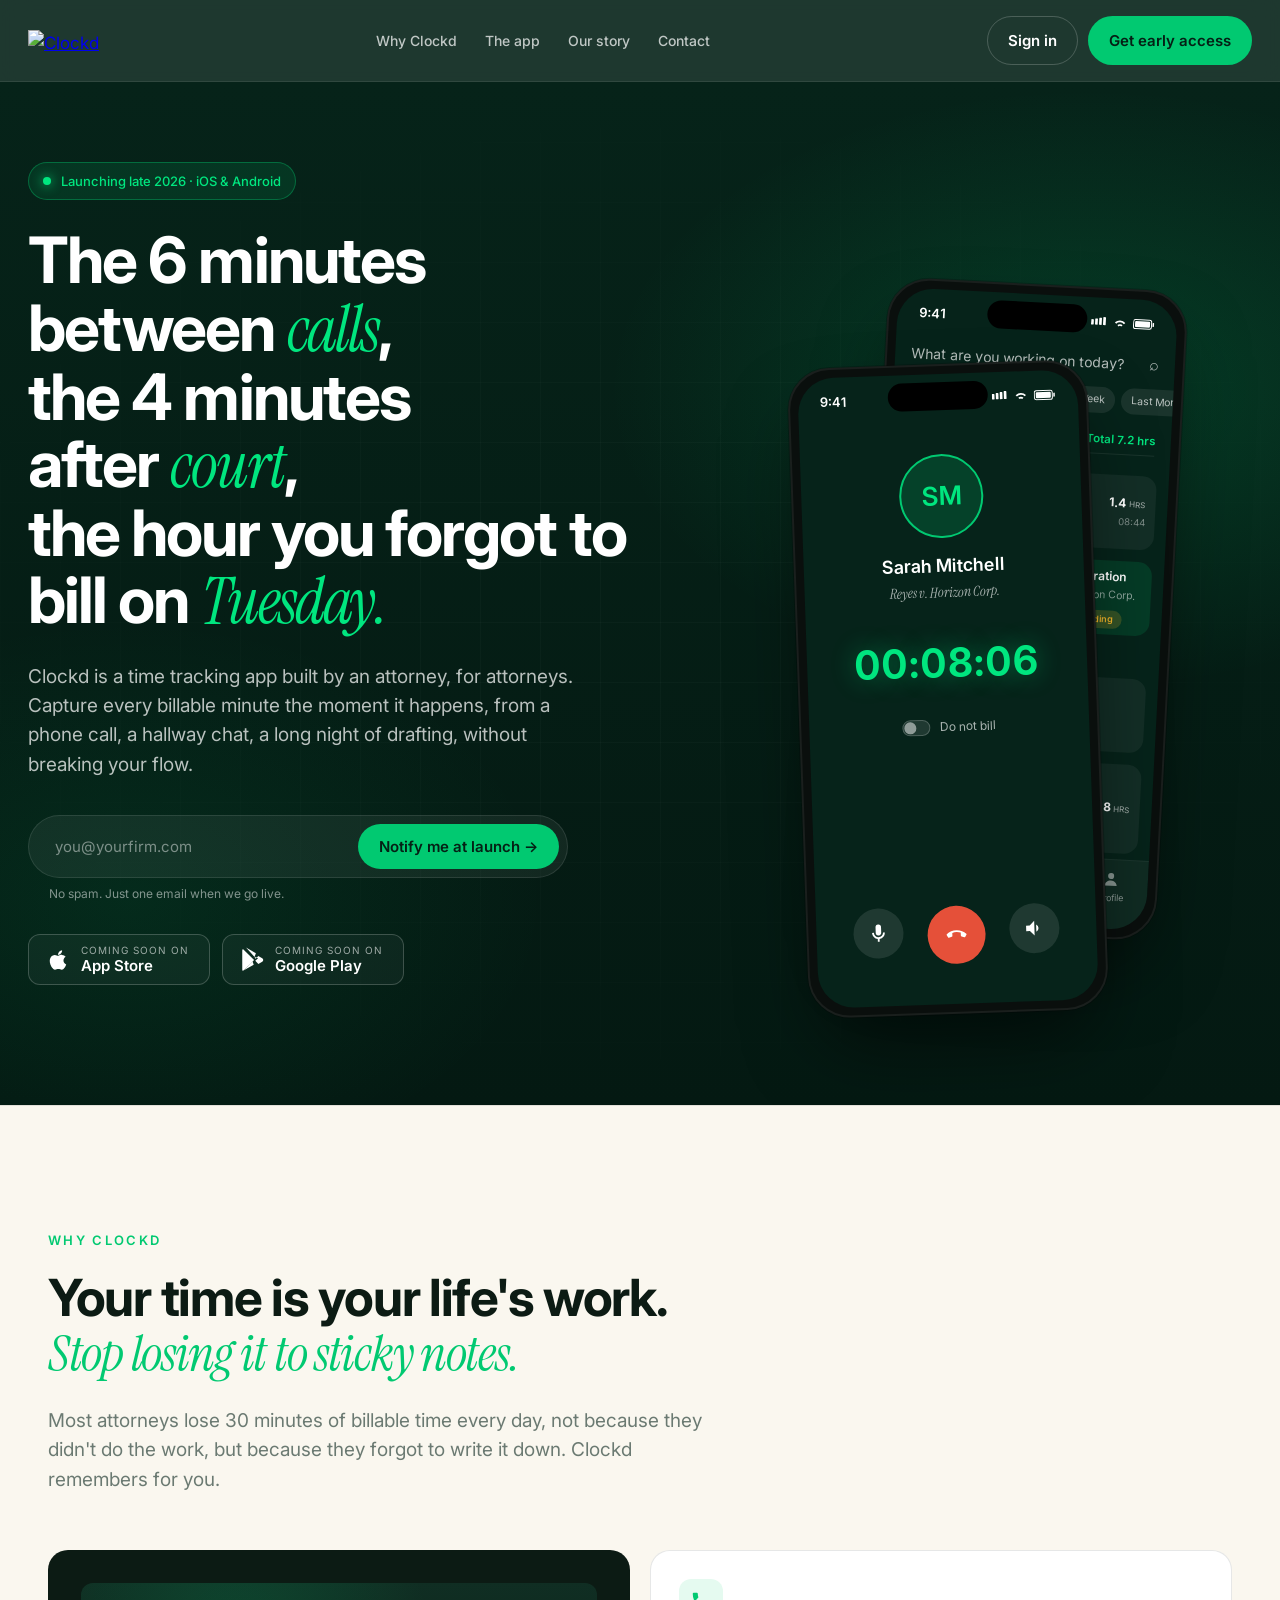
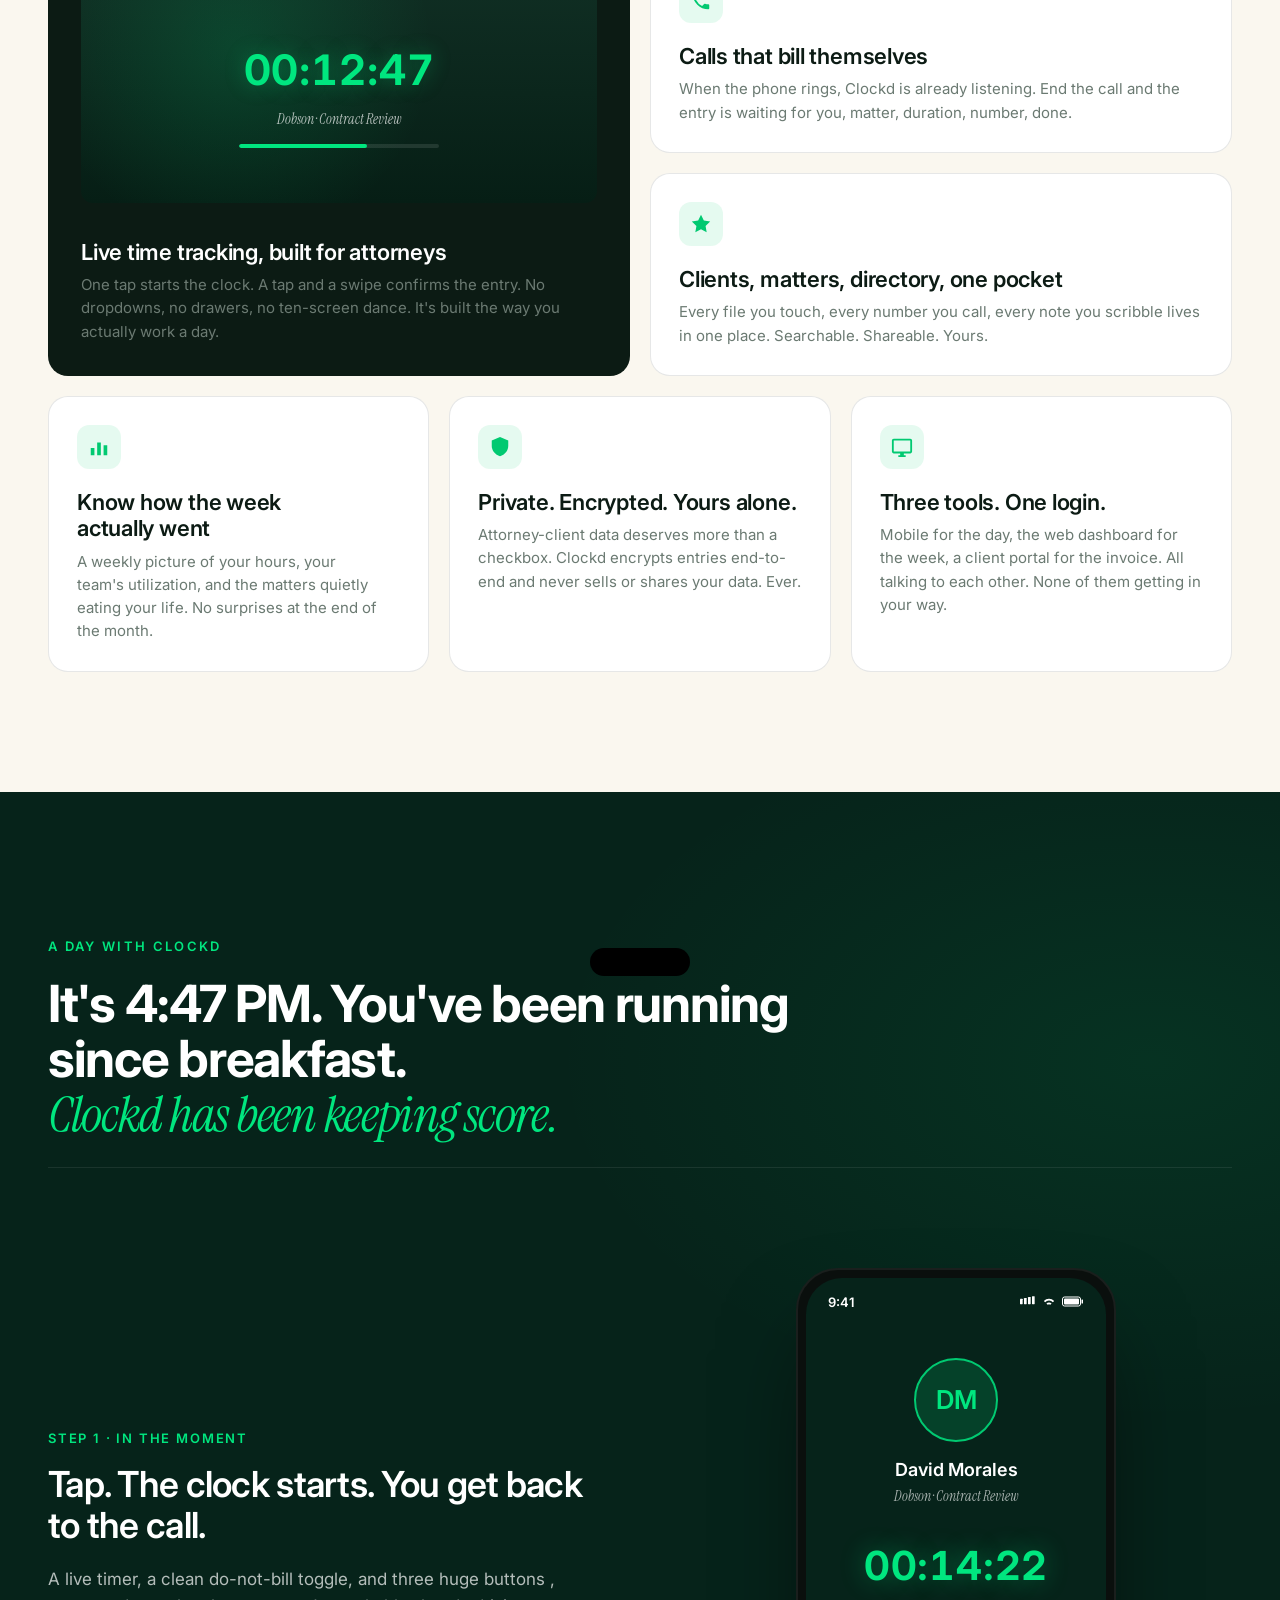
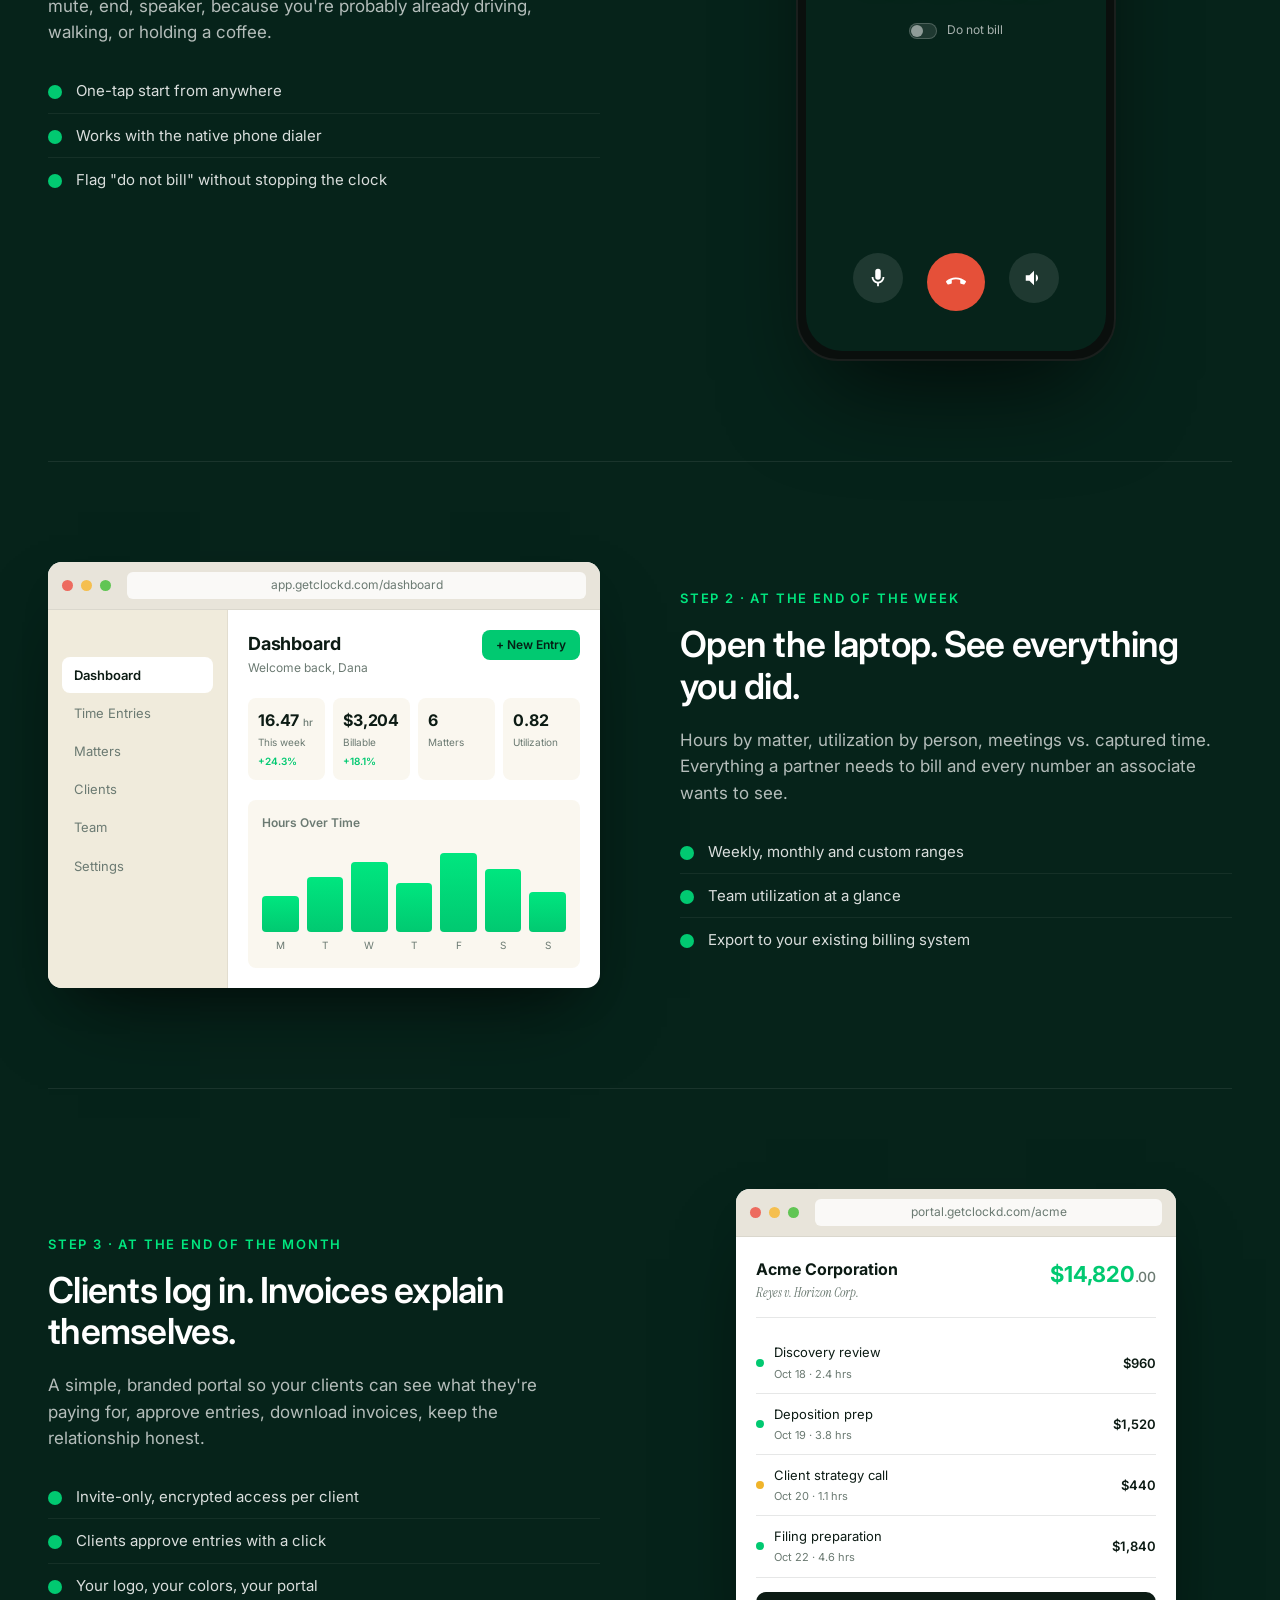
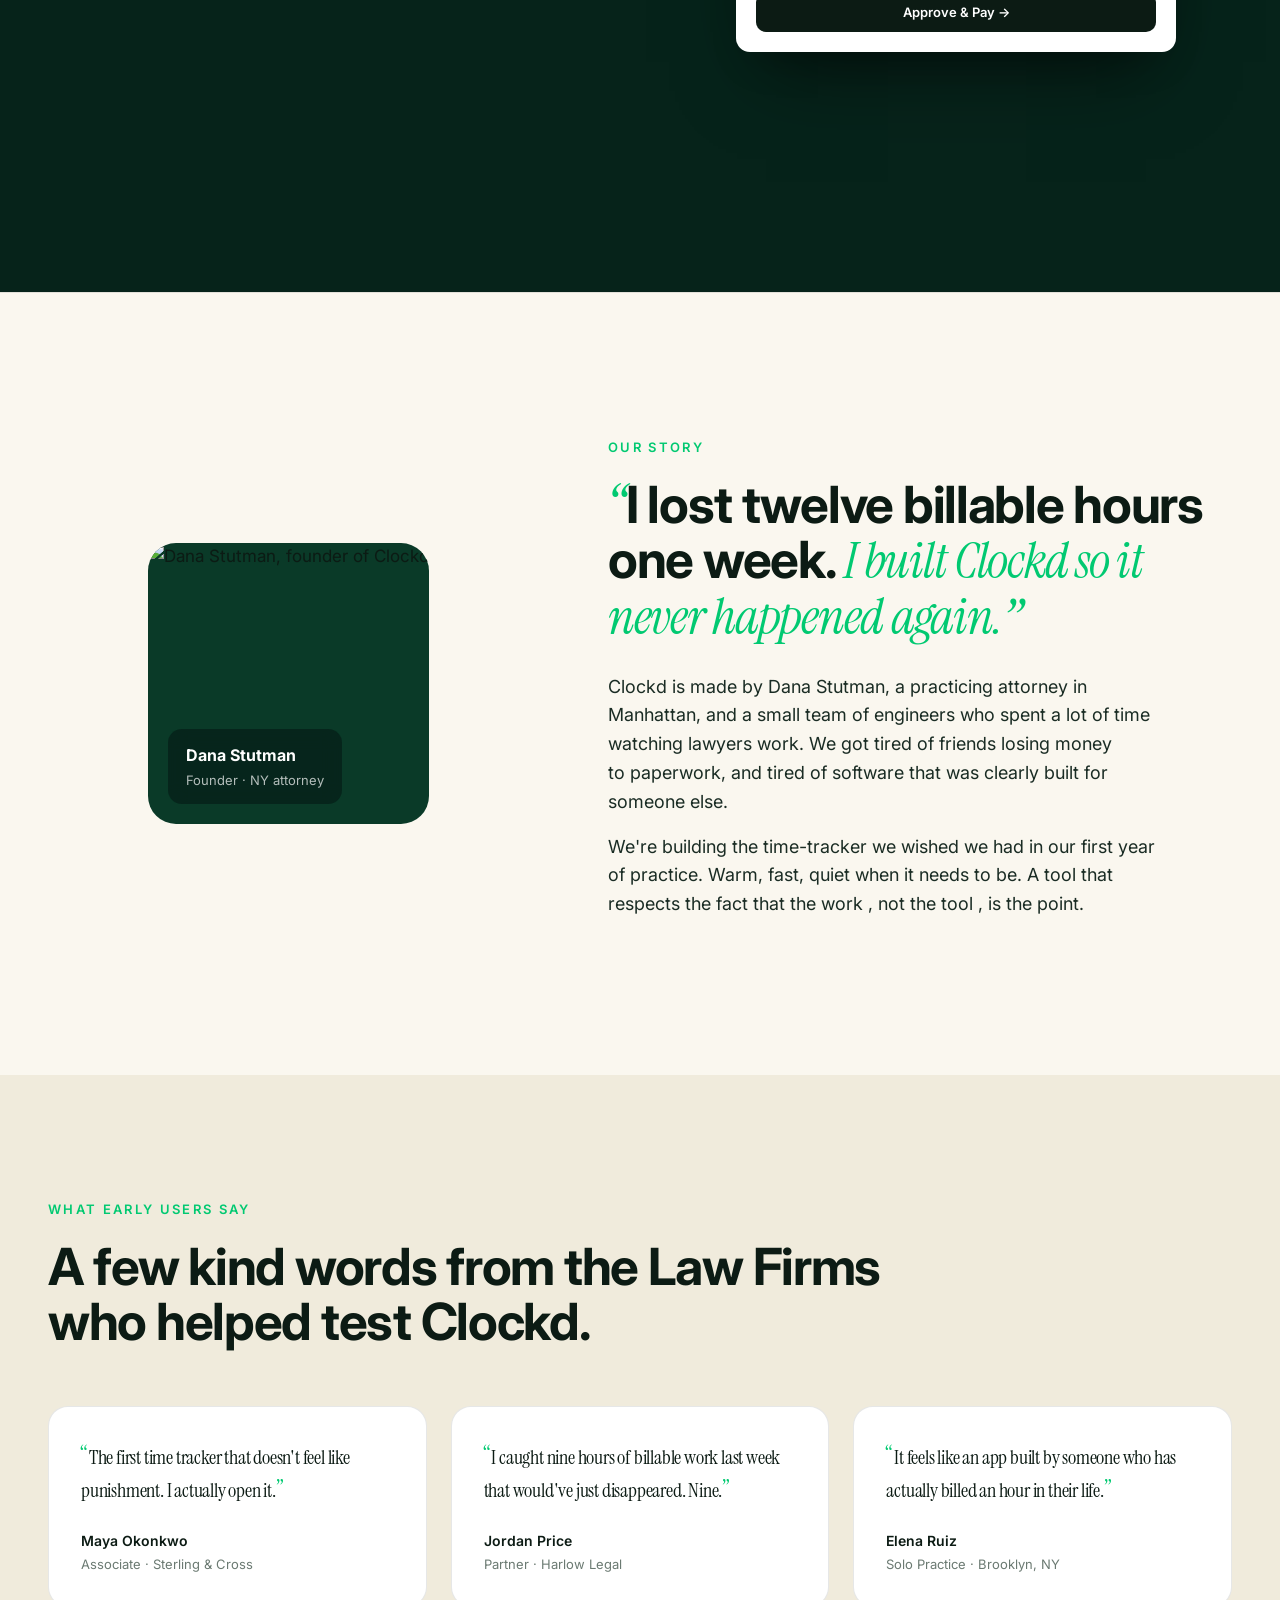
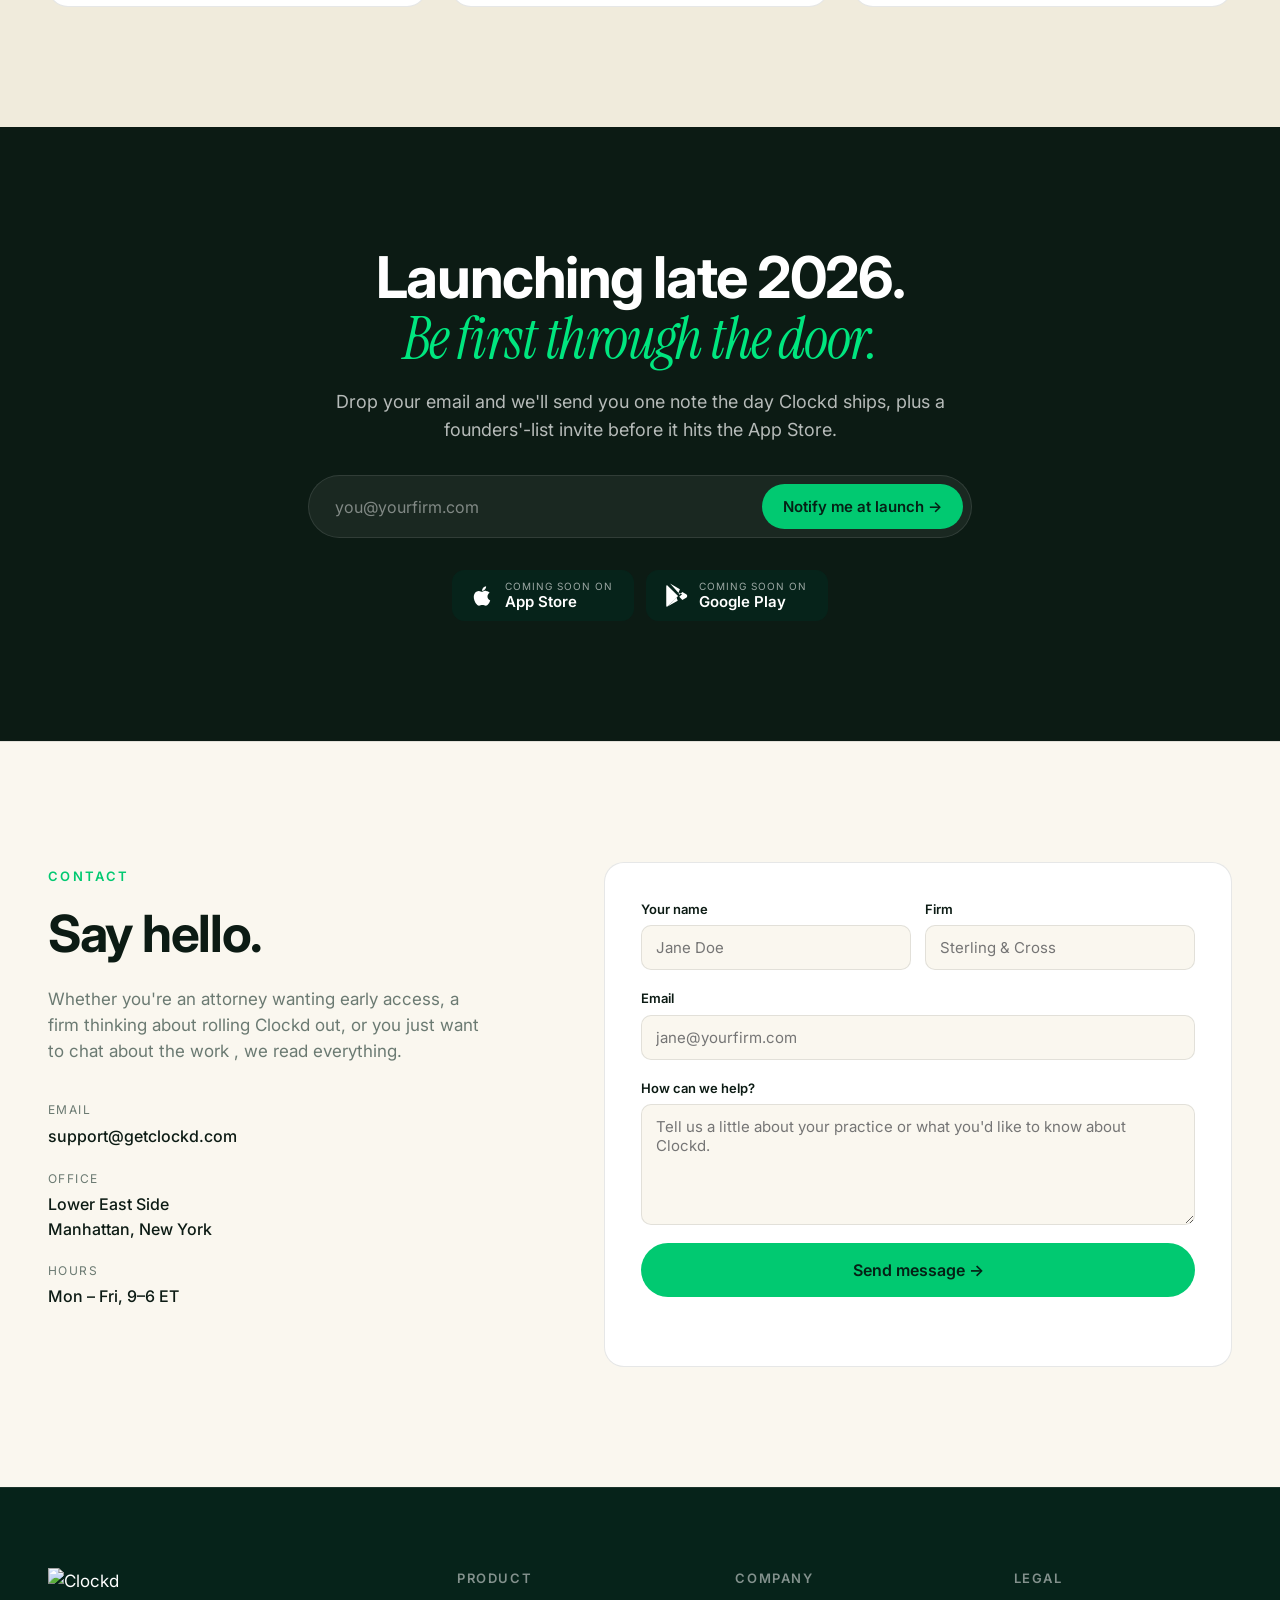
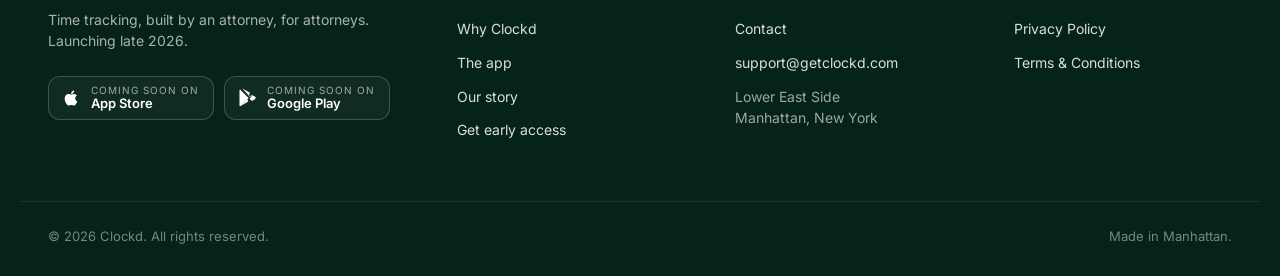
==== index.html @ c36f83ff "Add files via upload" ====
<!doctype html>
<html lang="en">
<head>
<meta charset="utf-8" />
<meta name="viewport" content="width=device-width, initial-scale=1" />
<title>Clockd, Time tracking built for attorneys</title>
<meta name="description" content="Clockd is a time tracking app built by an attorney, for attorneys. Track billable hours, manage matters, and run your practice from your pocket. Launching late 2026." />
<link rel="icon" href="assets/clockd-logo-green.png" />
<link rel="preconnect" href="https://fonts.googleapis.com" />
<link rel="preconnect" href="https://fonts.gstatic.com" crossorigin />
<link href="https://fonts.googleapis.com/css2?family=Instrument+Serif:ital@0;1&family=Inter:wght@400;500;600;700;800&display=swap" rel="stylesheet" />
<link rel="stylesheet" href="styles.css?v=4" />
</head>
<body>

<!-- ========== NAV ========== -->
<header class="nav" id="site-nav">
  <div class="nav-inner">
    <a href="#top" class="nav-logo" aria-label="Clockd home">
      <img src="assets/clockd-logo-green.png" alt="Clockd" />
    </a>
    <nav class="nav-links" aria-label="Primary">
      <a href="#why">Why Clockd</a>
      <a href="#product">The app</a>
      <a href="#story">Our story</a>
      <a href="#contact">Contact</a>
    </nav>
    <div class="nav-cta">
      <a href="#notify" class="btn btn-ghost">Sign in</a>
      <a href="#notify" class="btn btn-primary">Get early access</a>
    </div>
    <button class="nav-burger" aria-label="Open menu" aria-expanded="false" aria-controls="mobile-menu">
      <span></span><span></span><span></span>
    </button>
  </div>
  <div class="mobile-menu" id="mobile-menu" hidden>
    <a href="#why">Why Clockd</a>
    <a href="#product">The app</a>
    <a href="#story">Our story</a>
    <a href="#contact">Contact</a>
    <a href="#notify" class="btn btn-primary">Get early access</a>
  </div>
</header>

<!-- ========== HERO ========== -->
<section class="hero" id="top">
  <div class="hero-bg" aria-hidden="true"></div>
  <div class="hero-inner">
    <div class="hero-copy">
      <div class="pill">
        <span class="pill-dot"></span>
        Launching late 2026 · iOS &amp; Android
      </div>
      <h1>
        The 6&nbsp;minutes between <em>calls</em>,
        <br class="desk-only" />
        the 4&nbsp;minutes after <em>court</em>,
        <br class="desk-only" />
        the hour you forgot to bill on <em>Tuesday.</em>
      </h1>
      <p class="hero-sub">
        Clockd is a time tracking app built by an attorney, for attorneys.
        Capture every billable minute the moment it happens, from a phone call,
        a hallway chat, a long night of drafting, without breaking your flow.
      </p>

      <form class="notify" id="notify" onsubmit="return handleNotify(event)">
        <label class="sr-only" for="notify-email">Email address</label>
        <input type="email" id="notify-email" name="email" required placeholder="you@yourfirm.com" autocomplete="email" />
        <button type="submit" class="btn btn-primary">Notify me at launch →</button>
        <div class="notify-note" id="notify-note">No spam. Just one email when we go live.</div>
      </form>

      <div class="store-badges">
        <a href="#notify" class="store-badge" aria-label="Coming soon to the App Store">
          <svg viewBox="0 0 24 24" aria-hidden="true"><path fill="currentColor" d="M17.05 20.28c-.98.95-2.05.8-3.08.35-1.09-.46-2.09-.48-3.24 0-1.44.62-2.2.44-3.06-.35C2.79 15.25 3.51 7.59 9.05 7.31c1.35.07 2.29.74 3.08.8 1.18-.24 2.31-.93 3.57-.84 1.51.12 2.65.72 3.4 1.8-3.12 1.87-2.38 5.98.48 7.13-.57 1.5-1.31 2.99-2.54 4.09zM12.03 7.25c-.15-2.23 1.66-4.07 3.74-4.25.29 2.58-2.34 4.5-3.74 4.25z"/></svg>
          <div class="store-badge-text">
            <span class="tiny">Coming soon on</span>
            <span class="big">App Store</span>
          </div>
        </a>
        <a href="#notify" class="store-badge" aria-label="Coming soon to Google Play">
          <svg viewBox="0 0 24 24" aria-hidden="true"><path fill="currentColor" d="M3.61 1.81a2 2 0 0 0-.61 1.45v17.48a2 2 0 0 0 .61 1.45l10.34-10.19L3.61 1.81zm11.4 9.24l2.83-2.79 3.6 2.06c1.24.71 1.24 2.5 0 3.21l-3.6 2.06-2.83-2.79 2.56-2.52-2.56-1.23zm-1.42 1.4L4.5 21.48l9.09-5.2-1-2.72 1-1.11zm0-2.9 1-1.11 1-2.72-9.09-5.2 8.09 9.03z"/></svg>
          <div class="store-badge-text">
            <span class="tiny">Coming soon on</span>
            <span class="big">Google Play</span>
          </div>
        </a>
      </div>
    </div>

    <div class="hero-phones" aria-hidden="true">
      <!-- Back phone: Activity list -->
      <div class="phone phone-back">
        <div class="phone-screen">
          <div class="sbar">
            <span class="sbar-time">9:41</span>
            <span class="sbar-right">
              <svg viewBox="0 0 18 12"><rect x="0" y="3" width="3" height="6" rx=".5"/><rect x="4.5" y="2" width="3" height="7" rx=".5"/><rect x="9" y="1" width="3" height="8" rx=".5"/><rect x="13.5" y="0" width="3" height="9" rx=".5"/></svg>
              <svg viewBox="0 0 16 12"><path d="M8 3a8 8 0 0 1 5.66 2.34l-1.41 1.42a6 6 0 0 0-8.48 0L2.34 5.34A8 8 0 0 1 8 3zm0 4a4 4 0 0 1 2.83 1.17l-1.41 1.42a2 2 0 0 0-2.84 0l-1.41-1.42A4 4 0 0 1 8 7z"/></svg>
              <svg viewBox="0 0 22 10"><rect x="0.5" y="0.5" width="18" height="9" rx="2" fill="none" stroke="currentColor"/><rect x="19.5" y="3" width="1.5" height="4" rx=".5"/><rect x="2" y="2" width="15" height="6" rx="1"/></svg>
            </span>
          </div>
          <div class="p-head">
            <div class="p-head-top">
              <span class="p-hello">What are you working on today?</span>
              <span class="p-search">⌕</span>
            </div>
            <div class="p-tabs">
              <span>Today</span>
              <span class="on">This Week</span>
              <span>Last Week</span>
              <span>Last Month</span>
            </div>
            <div class="p-date-row">
              <span>Today, Oct 23</span>
              <span class="p-total">Total 7.2 hrs</span>
            </div>
          </div>

          <div class="entry">
            <div class="entry-icon"><svg viewBox="0 0 24 24"><path fill="currentColor" d="M12 3C7.03 3 3 7.03 3 12s4.03 9 9 9 9-4.03 9-9-4.03-9-9-9zm0 4a2.5 2.5 0 0 1 2.5 2.5A2.5 2.5 0 0 1 12 12a2.5 2.5 0 0 1-2.5-2.5A2.5 2.5 0 0 1 12 7zm0 12c-2.5 0-4.71-1.28-6-3.22.03-1.99 4-3.08 6-3.08s5.97 1.09 6 3.08C16.71 17.72 14.5 19 12 19z"/></svg></div>
            <div class="entry-body">
              <div class="entry-title">Acme Corporation</div>
              <div class="entry-sub">Reyes v. Horizon Corp.</div>
              <div class="entry-tags">
                <span class="tag">Billable</span>
                <span class="tag tag-amber">Pending</span>
              </div>
            </div>
            <div class="entry-right">
              <div class="entry-hrs">1.4 <small>HRS</small></div>
              <div class="entry-time">08:44</div>
            </div>
          </div>

          <div class="entry entry-swipe">
            <div class="swipe-confirm">
              <svg viewBox="0 0 24 24"><path fill="none" stroke="currentColor" stroke-width="3" stroke-linecap="round" stroke-linejoin="round" d="M4 12l5 5L20 6"/></svg>
              Confirm
            </div>
            <div class="entry-body">
              <div class="entry-title">Acme Corporation</div>
              <div class="entry-sub">Reyes v. Horizon Corp.</div>
              <div class="entry-tags">
                <span class="tag">Billable</span>
                <span class="tag tag-amber">Pending</span>
              </div>
            </div>
          </div>

          <div class="date-divider">Yesterday, Oct 22</div>

          <div class="entry">
            <div class="entry-icon entry-icon-phone"><svg viewBox="0 0 24 24"><path fill="currentColor" d="M20 15.5c-1.25 0-2.45-.2-3.57-.57a1 1 0 0 0-1.02.24l-2.2 2.2a15.05 15.05 0 0 1-6.59-6.58l2.2-2.21a1 1 0 0 0 .25-1.02A11.36 11.36 0 0 1 8.5 4a1 1 0 0 0-1-1H4a1 1 0 0 0-1 1 17 17 0 0 0 17 17 1 1 0 0 0 1-1v-3.5a1 1 0 0 0-1-1z"/></svg></div>
            <div class="entry-body">
              <div class="entry-title">+44 7700 900123</div>
              <div class="entry-sub">Reyes v. Horizon Corp.</div>
              <div class="entry-tags">
                <span class="tag">Billable</span>
                <span class="tag tag-gray">Unassigned</span>
              </div>
            </div>
          </div>

          <div class="entry">
            <div class="entry-icon entry-icon-matter"><svg viewBox="0 0 24 24"><path fill="currentColor" d="M10 4H4a2 2 0 0 0-2 2v12a2 2 0 0 0 2 2h16a2 2 0 0 0 2-2V8a2 2 0 0 0-2-2h-8l-2-2z"/></svg></div>
            <div class="entry-body">
              <div class="entry-title">Stark Industries</div>
              <div class="entry-sub">Patent Litigation · Disposition Prep</div>
              <div class="entry-tags">
                <span class="tag">Billable</span>
                <span class="tag tag-green">Confirmed</span>
              </div>
            </div>
            <div class="entry-right">
              <div class="entry-hrs">3.8 <small>HRS</small></div>
            </div>
          </div>

          <!-- bottom nav -->
          <div class="p-nav">
            <div class="p-nav-item on">
              <svg viewBox="0 0 24 24"><circle cx="12" cy="12" r="3" fill="currentColor"/><circle cx="12" cy="12" r="8" fill="none" stroke="currentColor" stroke-width="2"/></svg>
              <span>Activities</span>
            </div>
            <div class="p-nav-item">
              <svg viewBox="0 0 24 24"><path fill="currentColor" d="M4 5h16v2H4zm0 6h16v2H4zm0 6h16v2H4z"/></svg>
              <span>Directory</span>
            </div>
            <div class="p-nav-item p-nav-fab" aria-hidden="true">
              <svg viewBox="0 0 24 24"><path fill="currentColor" d="M11 5h2v14h-2zM5 11h14v2H5z"/></svg>
            </div>
            <div class="p-nav-item">
              <svg viewBox="0 0 24 24"><circle cx="12" cy="8" r="4" fill="currentColor"/><path fill="currentColor" d="M4 21c0-4 4-7 8-7s8 3 8 7"/></svg>
              <span>Profile</span>
            </div>
          </div>
        </div>
      </div>

      <!-- Front phone: live timer -->
      <div class="phone phone-front">
        <div class="phone-screen phone-screen-timer">
          <div class="sbar sbar-light">
            <span class="sbar-time">9:41</span>
            <span class="sbar-right">
              <svg viewBox="0 0 18 12"><rect x="0" y="3" width="3" height="6" rx=".5"/><rect x="4.5" y="2" width="3" height="7" rx=".5"/><rect x="9" y="1" width="3" height="8" rx=".5"/><rect x="13.5" y="0" width="3" height="9" rx=".5"/></svg>
              <svg viewBox="0 0 16 12"><path d="M8 3a8 8 0 0 1 5.66 2.34l-1.41 1.42a6 6 0 0 0-8.48 0L2.34 5.34A8 8 0 0 1 8 3zm0 4a4 4 0 0 1 2.83 1.17l-1.41 1.42a2 2 0 0 0-2.84 0l-1.41-1.42A4 4 0 0 1 8 7z"/></svg>
              <svg viewBox="0 0 22 10"><rect x="0.5" y="0.5" width="18" height="9" rx="2" fill="none" stroke="currentColor"/><rect x="19.5" y="3" width="1.5" height="4" rx=".5"/><rect x="2" y="2" width="15" height="6" rx="1"/></svg>
            </span>
          </div>
          <div class="timer-wrap">
            <div class="avatar-lg">SM</div>
            <div class="timer-name">Sarah Mitchell</div>
            <div class="timer-matter">Reyes v. Horizon Corp.</div>
            <div class="timer-count" id="live-timer">00:08:04</div>
            <label class="timer-toggle">
              <span class="switch"><span></span></span>
              Do not bill
            </label>
          </div>
          <div class="call-controls">
            <button class="call-btn call-mute" aria-label="Mute">
              <svg viewBox="0 0 24 24"><path fill="currentColor" d="M12 14a3 3 0 0 0 3-3V5a3 3 0 0 0-6 0v6a3 3 0 0 0 3 3zm5-3a5 5 0 0 1-10 0H5a7 7 0 0 0 6 6.92V21h2v-3.08A7 7 0 0 0 19 11h-2z"/></svg>
            </button>
            <button class="call-btn call-end" aria-label="End">
              <svg viewBox="0 0 24 24"><path fill="currentColor" d="M12 9c-1.6 0-3.15.25-4.6.72V13a1 1 0 0 1-.75.97L3.6 14.8A1 1 0 0 1 2.4 14l-1.1-1.84a1 1 0 0 1 .05-1.12A14.96 14.96 0 0 1 12 7c4.14 0 7.94 1.68 10.65 4.04.34.3.39.81.05 1.12L21.6 14a1 1 0 0 1-1.2.8l-3.05-.83a1 1 0 0 1-.75-.97V9.72A15.2 15.2 0 0 0 12 9z"/></svg>
            </button>
            <button class="call-btn call-speaker" aria-label="Speaker">
              <svg viewBox="0 0 24 24"><path fill="currentColor" d="M3 9v6h4l5 5V4L7 9H3zm13.5 3A4.5 4.5 0 0 0 14 8v8a4.5 4.5 0 0 0 2.5-4z"/></svg>
            </button>
          </div>
        </div>
      </div>
    </div>
  </div>
</section>

<!-- ========== WHY CLOCKD ========== -->
<section class="why" id="why">
  <div class="section-inner">
    <div class="eyebrow">Why Clockd</div>
    <h2 class="h2">
      Your time is your life's work. <br />
      <span class="h2-em">Stop losing it to sticky notes.</span>
    </h2>
    <p class="section-sub">
      Most attorneys lose 30 minutes of billable time every day, not because they
      didn't do the work, but because they forgot to write it down. Clockd remembers
      for you.
    </p>

    <div class="why-grid">
      <article class="why-card why-card-hero">
        <div class="why-card-art">
          <div class="mini-timer">
            <div class="mini-timer-time">00:12:47</div>
            <div class="mini-timer-matter">Dobson · Contract Review</div>
            <div class="mini-timer-bar"><div></div></div>
          </div>
        </div>
        <h3>Live time tracking, built for attorneys</h3>
        <p>
          One tap starts the clock. A tap and a swipe confirms the entry.
          No dropdowns, no drawers, no ten-screen dance. It's built the way
          you actually work a day.
        </p>
      </article>

      <article class="why-card">
        <div class="why-icon"><svg viewBox="0 0 24 24"><path fill="currentColor" d="M20 15.5c-1.25 0-2.45-.2-3.57-.57a1 1 0 0 0-1.02.24l-2.2 2.2a15.05 15.05 0 0 1-6.59-6.58l2.2-2.21a1 1 0 0 0 .25-1.02A11.36 11.36 0 0 1 8.5 4a1 1 0 0 0-1-1H4a1 1 0 0 0-1 1 17 17 0 0 0 17 17 1 1 0 0 0 1-1v-3.5a1 1 0 0 0-1-1z"/></svg></div>
        <h3>Calls that bill themselves</h3>
        <p>
          When the phone rings, Clockd is already listening. End the call
          and the entry is waiting for you, matter, duration, number, done.
        </p>
      </article>

      <article class="why-card">
        <div class="why-icon"><svg viewBox="0 0 24 24"><path fill="currentColor" d="M12 2l3.09 6.26L22 9.27l-5 4.87 1.18 6.88L12 17.77l-6.18 3.25L7 14.14 2 9.27l6.91-1.01z"/></svg></div>
        <h3>Clients, matters, directory, one pocket</h3>
        <p>
          Every file you touch, every number you call, every note you scribble
          lives in one place. Searchable. Shareable. Yours.
        </p>
      </article>

      <article class="why-card">
        <div class="why-icon"><svg viewBox="0 0 24 24"><path fill="currentColor" d="M3 13h4v8H3zm7-6h4v14h-4zm7 3h4v11h-4z"/></svg></div>
        <h3>Know how the week actually went</h3>
        <p>
          A weekly picture of your hours, your team's utilization, and the
          matters quietly eating your life. No surprises at the end of the month.
        </p>
      </article>

      <article class="why-card">
        <div class="why-icon"><svg viewBox="0 0 24 24"><path fill="currentColor" d="M12 1l9 4v6c0 5-3.8 9.7-9 11-5.2-1.3-9-6-9-11V5l9-4z"/></svg></div>
        <h3>Private. Encrypted. Yours alone.</h3>
        <p>
          Attorney-client data deserves more than a checkbox. Clockd encrypts
          entries end-to-end and never sells or shares your data. Ever.
        </p>
      </article>

      <article class="why-card">
        <div class="why-icon"><svg viewBox="0 0 24 24"><path fill="currentColor" d="M21 3H3c-1 0-2 .9-2 2v12c0 1.1 1 2 2 2h7v2H8v2h8v-2h-2v-2h7c1 0 2-.9 2-2V5c0-1.1-1-2-2-2zm0 14H3V5h18v12z"/></svg></div>
        <h3>Three tools. One login.</h3>
        <p>
          Mobile for the day, the web dashboard for the week, a client portal
          for the invoice. All talking to each other. None of them getting in your way.
        </p>
      </article>
    </div>
  </div>
</section>

<!-- ========== PRODUCT SHOWCASE ========== -->
<section class="product" id="product">
  <div class="section-inner">
    <div class="eyebrow eyebrow-light">A day with Clockd</div>
    <h2 class="h2 h2-light">
      It's 4:47 PM. You've been running since breakfast. <br />
      <span class="h2-em">Clockd has been keeping score.</span>
    </h2>

    <!-- Feature row 1: live timer -->
    <div class="showcase">
      <div class="showcase-copy">
        <div class="step">Step 1 · In the moment</div>
        <h3 class="h3-light">Tap. The clock starts. You get back to the call.</h3>
        <p class="p-light">
          A live timer, a clean do-not-bill toggle, and three huge buttons
         , mute, end, speaker, because you're probably already driving,
          walking, or holding a coffee.
        </p>
        <ul class="feature-list">
          <li>One-tap start from anywhere</li>
          <li>Works with the native phone dialer</li>
          <li>Flag "do not bill" without stopping the clock</li>
        </ul>
      </div>
      <div class="showcase-art">
        <div class="phone phone-standalone">
          <div class="phone-screen phone-screen-timer">
            <div class="sbar sbar-light">
              <span class="sbar-time">9:41</span>
              <span class="sbar-right">
                <svg viewBox="0 0 18 12"><rect x="0" y="3" width="3" height="6" rx=".5"/><rect x="4.5" y="2" width="3" height="7" rx=".5"/><rect x="9" y="1" width="3" height="8" rx=".5"/><rect x="13.5" y="0" width="3" height="9" rx=".5"/></svg>
                <svg viewBox="0 0 16 12"><path d="M8 3a8 8 0 0 1 5.66 2.34l-1.41 1.42a6 6 0 0 0-8.48 0L2.34 5.34A8 8 0 0 1 8 3zm0 4a4 4 0 0 1 2.83 1.17l-1.41 1.42a2 2 0 0 0-2.84 0l-1.41-1.42A4 4 0 0 1 8 7z"/></svg>
                <svg viewBox="0 0 22 10"><rect x="0.5" y="0.5" width="18" height="9" rx="2" fill="none" stroke="currentColor"/><rect x="19.5" y="3" width="1.5" height="4" rx=".5"/><rect x="2" y="2" width="15" height="6" rx="1"/></svg>
              </span>
            </div>
            <div class="timer-wrap">
              <div class="avatar-lg">DM</div>
              <div class="timer-name">David Morales</div>
              <div class="timer-matter">Dobson · Contract Review</div>
              <div class="timer-count">00:14:22</div>
              <label class="timer-toggle"><span class="switch"><span></span></span> Do not bill</label>
            </div>
            <div class="call-controls">
              <button class="call-btn call-mute"><svg viewBox="0 0 24 24"><path fill="currentColor" d="M12 14a3 3 0 0 0 3-3V5a3 3 0 0 0-6 0v6a3 3 0 0 0 3 3zm5-3a5 5 0 0 1-10 0H5a7 7 0 0 0 6 6.92V21h2v-3.08A7 7 0 0 0 19 11h-2z"/></svg></button>
              <button class="call-btn call-end"><svg viewBox="0 0 24 24"><path fill="currentColor" d="M12 9c-1.6 0-3.15.25-4.6.72V13a1 1 0 0 1-.75.97L3.6 14.8A1 1 0 0 1 2.4 14l-1.1-1.84a1 1 0 0 1 .05-1.12A14.96 14.96 0 0 1 12 7c4.14 0 7.94 1.68 10.65 4.04.34.3.39.81.05 1.12L21.6 14a1 1 0 0 1-1.2.8l-3.05-.83a1 1 0 0 1-.75-.97V9.72A15.2 15.2 0 0 0 12 9z"/></svg></button>
              <button class="call-btn call-speaker"><svg viewBox="0 0 24 24"><path fill="currentColor" d="M3 9v6h4l5 5V4L7 9H3zm13.5 3A4.5 4.5 0 0 0 14 8v8a4.5 4.5 0 0 0 2.5-4z"/></svg></button>
            </div>
          </div>
        </div>
      </div>
    </div>

    <!-- Feature row 2: web dashboard -->
    <div class="showcase showcase-reverse">
      <div class="showcase-copy">
        <div class="step">Step 2 · At the end of the week</div>
        <h3 class="h3-light">Open the laptop. See everything you did.</h3>
        <p class="p-light">
          Hours by matter, utilization by person, meetings vs. captured time.
          Everything a partner needs to bill and every number an associate
          wants to see.
        </p>
        <ul class="feature-list">
          <li>Weekly, monthly and custom ranges</li>
          <li>Team utilization at a glance</li>
          <li>Export to your existing billing system</li>
        </ul>
      </div>
      <div class="showcase-art">
        <div class="browser">
          <div class="browser-bar">
            <span class="dot r"></span><span class="dot y"></span><span class="dot g"></span>
            <div class="browser-url">app.getclockd.com/dashboard</div>
          </div>
          <div class="browser-body">
            <div class="dash-side">
              <img src="assets/clockd-logo-green.png" alt="" class="dash-side-logo"/>
              <div class="dash-nav">
                <div class="dash-nav-item on">Dashboard</div>
                <div class="dash-nav-item">Time Entries</div>
                <div class="dash-nav-item">Matters</div>
                <div class="dash-nav-item">Clients</div>
                <div class="dash-nav-item">Team</div>
                <div class="dash-nav-item">Settings</div>
              </div>
            </div>
            <div class="dash-main">
              <div class="dash-top">
                <div>
                  <div class="dash-h">Dashboard</div>
                  <div class="dash-sub">Welcome back, Dana</div>
                </div>
                <div class="dash-new">+ New Entry</div>
              </div>
              <div class="dash-stats">
                <div class="dash-stat"><div class="dash-stat-v">16.47 <small>hr</small></div><div class="dash-stat-k">This week</div><div class="dash-stat-d up">+24.3%</div></div>
                <div class="dash-stat"><div class="dash-stat-v">$3,204</div><div class="dash-stat-k">Billable</div><div class="dash-stat-d up">+18.1%</div></div>
                <div class="dash-stat"><div class="dash-stat-v">6</div><div class="dash-stat-k">Matters</div></div>
                <div class="dash-stat"><div class="dash-stat-v">0.82</div><div class="dash-stat-k">Utilization</div></div>
              </div>
              <div class="dash-chart">
                <div class="chart-title">Hours Over Time</div>
                <div class="chart-bars">
                  <div style="--h:40%"></div><div style="--h:62%"></div>
                  <div style="--h:78%"></div><div style="--h:55%"></div>
                  <div style="--h:88%"></div><div style="--h:70%"></div>
                  <div style="--h:45%"></div>
                </div>
                <div class="chart-x"><span>M</span><span>T</span><span>W</span><span>T</span><span>F</span><span>S</span><span>S</span></div>
              </div>
            </div>
          </div>
        </div>
      </div>
    </div>

    <!-- Feature row 3: client portal -->
    <div class="showcase">
      <div class="showcase-copy">
        <div class="step">Step 3 · At the end of the month</div>
        <h3 class="h3-light">Clients log in. Invoices explain themselves.</h3>
        <p class="p-light">
          A simple, branded portal so your clients can see what they're
          paying for, approve entries, download invoices, keep the
          relationship honest.
        </p>
        <ul class="feature-list">
          <li>Invite-only, encrypted access per client</li>
          <li>Clients approve entries with a click</li>
          <li>Your logo, your colors, your portal</li>
        </ul>
      </div>
      <div class="showcase-art">
        <div class="browser browser-small">
          <div class="browser-bar">
            <span class="dot r"></span><span class="dot y"></span><span class="dot g"></span>
            <div class="browser-url">portal.getclockd.com/acme</div>
          </div>
          <div class="browser-body browser-body-portal">
            <div class="portal-head">
              <div>
                <div class="portal-client">Acme Corporation</div>
                <div class="portal-matter">Reyes v. Horizon Corp.</div>
              </div>
              <div class="portal-tot">$14,820<small>.00</small></div>
            </div>
            <div class="portal-row"><span class="dot-g"></span><div><div>Discovery review</div><small>Oct 18 · 2.4 hrs</small></div><span class="portal-amt">$960</span></div>
            <div class="portal-row"><span class="dot-g"></span><div><div>Deposition prep</div><small>Oct 19 · 3.8 hrs</small></div><span class="portal-amt">$1,520</span></div>
            <div class="portal-row"><span class="dot-y"></span><div><div>Client strategy call</div><small>Oct 20 · 1.1 hrs</small></div><span class="portal-amt">$440</span></div>
            <div class="portal-row"><span class="dot-g"></span><div><div>Filing preparation</div><small>Oct 22 · 4.6 hrs</small></div><span class="portal-amt">$1,840</span></div>
            <button class="portal-btn">Approve &amp; Pay →</button>
          </div>
        </div>
      </div>
    </div>
  </div>
</section>

<!-- ========== FOUNDER STORY ========== -->
<section class="story" id="story">
  <div class="section-inner story-inner">
    <div class="story-photo">
      <img src="assets/dana-stutman.webp" alt="Dana Stutman, founder of Clockd" class="photo-real"/>
      <div class="photo-tag">
        <strong>Dana Stutman</strong>
        <span>Founder · NY attorney</span>
      </div>
    </div>
    <div class="story-copy">
      <div class="eyebrow">Our story</div>
      <h2 class="h2">
        <span class="serif">&ldquo;</span>I lost twelve billable hours one week.
        <span class="h2-em">I built Clockd so it never happened again.</span><span class="serif">&rdquo;</span>
      </h2>
      <p>
        Clockd is made by Dana Stutman, a practicing attorney in Manhattan, and
        a small team of engineers who spent a lot of time watching lawyers work.
        We got tired of friends losing money to paperwork, and tired of software
        that was clearly built for someone else.
      </p>
      <p>
        We're building the time-tracker we wished we had in our first year of
        practice. Warm, fast, quiet when it needs to be. A tool that respects
        the fact that the work , not the tool , is the point.
      </p>
    </div>
  </div>
</section>

<!-- ========== TESTIMONIALS ========== -->
<section class="testimonials">
  <div class="section-inner">
    <div class="eyebrow">What early users say</div>
    <h2 class="h2">A few kind words from the Law Firms who helped test Clockd.</h2>
    <div class="t-grid">
      <figure class="t-card">
        <blockquote>The first time tracker that doesn't feel like punishment. I actually open it.</blockquote>
        <figcaption>
          <div class="t-who">Maya Okonkwo</div>
          <div class="t-firm">Associate · Sterling &amp; Cross</div>
        </figcaption>
      </figure>
      <figure class="t-card">
        <blockquote>I caught nine hours of billable work last week that would've just disappeared. Nine.</blockquote>
        <figcaption>
          <div class="t-who">Jordan Price</div>
          <div class="t-firm">Partner · Harlow Legal</div>
        </figcaption>
      </figure>
      <figure class="t-card">
        <blockquote>It feels like an app built by someone who has actually billed an hour in their life.</blockquote>
        <figcaption>
          <div class="t-who">Elena Ruiz</div>
          <div class="t-firm">Solo Practice · Brooklyn, NY</div>
        </figcaption>
      </figure>
    </div>
  </div>
</section>

<!-- ========== BIG CTA ========== -->
<section class="cta" id="cta">
  <div class="section-inner cta-inner">
    <h2 class="cta-h">
      Launching late 2026. <br/>
      <span class="h2-em">Be first through the door.</span>
    </h2>
    <p>
      Drop your email and we'll send you one note the day Clockd ships, plus
      a founders'-list invite before it hits the App Store.
    </p>
    <form class="notify notify-big" onsubmit="return handleNotify(event)">
      <input type="email" required placeholder="you@yourfirm.com" autocomplete="email"/>
      <button type="submit" class="btn btn-primary">Notify me at launch →</button>
    </form>
    <div class="cta-badges">
      <a href="#notify" class="store-badge store-badge-light">
        <svg viewBox="0 0 24 24"><path fill="currentColor" d="M17.05 20.28c-.98.95-2.05.8-3.08.35-1.09-.46-2.09-.48-3.24 0-1.44.62-2.2.44-3.06-.35C2.79 15.25 3.51 7.59 9.05 7.31c1.35.07 2.29.74 3.08.8 1.18-.24 2.31-.93 3.57-.84 1.51.12 2.65.72 3.4 1.8-3.12 1.87-2.38 5.98.48 7.13-.57 1.5-1.31 2.99-2.54 4.09zM12.03 7.25c-.15-2.23 1.66-4.07 3.74-4.25.29 2.58-2.34 4.5-3.74 4.25z"/></svg>
        <div class="store-badge-text"><span class="tiny">Coming soon on</span><span class="big">App Store</span></div>
      </a>
      <a href="#notify" class="store-badge store-badge-light">
        <svg viewBox="0 0 24 24"><path fill="currentColor" d="M3.61 1.81a2 2 0 0 0-.61 1.45v17.48a2 2 0 0 0 .61 1.45l10.34-10.19L3.61 1.81zm11.4 9.24l2.83-2.79 3.6 2.06c1.24.71 1.24 2.5 0 3.21l-3.6 2.06-2.83-2.79 2.56-2.52-2.56-1.23zm-1.42 1.4L4.5 21.48l9.09-5.2-1-2.72 1-1.11zm0-2.9 1-1.11 1-2.72-9.09-5.2 8.09 9.03z"/></svg>
        <div class="store-badge-text"><span class="tiny">Coming soon on</span><span class="big">Google Play</span></div>
      </a>
    </div>
  </div>
</section>

<!-- ========== CONTACT ========== -->
<section class="contact" id="contact">
  <div class="section-inner contact-inner">
    <div class="contact-copy">
      <div class="eyebrow">Contact</div>
      <h2 class="h2">Say hello.</h2>
      <p>
        Whether you're an attorney wanting early access, a firm thinking
        about rolling Clockd out, or you just want to chat about the work
       , we read everything.
      </p>
      <div class="contact-facts">
        <div>
          <div class="cf-k">Email</div>
          <a class="cf-v" href="mailto:support@getclockd.com">support@getclockd.com</a>
        </div>
        <div>
          <div class="cf-k">Office</div>
          <div class="cf-v">Lower East Side<br/>Manhattan, New York</div>
        </div>
        <div>
          <div class="cf-k">Hours</div>
          <div class="cf-v">Mon – Fri, 9–6 ET</div>
        </div>
      </div>
    </div>
    <form class="contact-form" onsubmit="return handleContact(event)">
      <div class="row">
        <label>
          <span>Your name</span>
          <input type="text" name="name" required placeholder="Jane Doe"/>
        </label>
        <label>
          <span>Firm</span>
          <input type="text" name="firm" placeholder="Sterling &amp; Cross"/>
        </label>
      </div>
      <label>
        <span>Email</span>
        <input type="email" name="email" required placeholder="jane@yourfirm.com"/>
      </label>
      <label>
        <span>How can we help?</span>
        <textarea name="message" rows="5" required placeholder="Tell us a little about your practice or what you'd like to know about Clockd."></textarea>
      </label>
      <button type="submit" class="btn btn-primary btn-lg">Send message →</button>
      <div class="form-note" id="contact-note"></div>
    </form>
  </div>
</section>

<!-- ========== FOOTER ========== -->
<footer class="footer">
  <div class="footer-inner">
    <div class="foot-brand">
      <img src="assets/clockd-logo-green.png" alt="Clockd" class="foot-logo"/>
      <p>Time tracking, built by an attorney, for attorneys.<br/>Launching late 2026.</p>
      <div class="foot-badges">
        <a href="#notify" class="store-badge store-badge-sm">
          <svg viewBox="0 0 24 24"><path fill="currentColor" d="M17.05 20.28c-.98.95-2.05.8-3.08.35-1.09-.46-2.09-.48-3.24 0-1.44.62-2.2.44-3.06-.35C2.79 15.25 3.51 7.59 9.05 7.31c1.35.07 2.29.74 3.08.8 1.18-.24 2.31-.93 3.57-.84 1.51.12 2.65.72 3.4 1.8-3.12 1.87-2.38 5.98.48 7.13-.57 1.5-1.31 2.99-2.54 4.09zM12.03 7.25c-.15-2.23 1.66-4.07 3.74-4.25.29 2.58-2.34 4.5-3.74 4.25z"/></svg>
          <div class="store-badge-text"><span class="tiny">Coming soon on</span><span class="big">App Store</span></div>
        </a>
        <a href="#notify" class="store-badge store-badge-sm">
          <svg viewBox="0 0 24 24"><path fill="currentColor" d="M3.61 1.81a2 2 0 0 0-.61 1.45v17.48a2 2 0 0 0 .61 1.45l10.34-10.19L3.61 1.81zm11.4 9.24l2.83-2.79 3.6 2.06c1.24.71 1.24 2.5 0 3.21l-3.6 2.06-2.83-2.79 2.56-2.52-2.56-1.23zm-1.42 1.4L4.5 21.48l9.09-5.2-1-2.72 1-1.11zm0-2.9 1-1.11 1-2.72-9.09-5.2 8.09 9.03z"/></svg>
          <div class="store-badge-text"><span class="tiny">Coming soon on</span><span class="big">Google Play</span></div>
        </a>
      </div>
    </div>
    <div class="foot-col">
      <h4>Product</h4>
      <a href="#why">Why Clockd</a>
      <a href="#product">The app</a>
      <a href="#story">Our story</a>
      <a href="#notify">Get early access</a>
    </div>
    <div class="foot-col">
      <h4>Company</h4>
      <a href="#contact">Contact</a>
      <a href="mailto:support@getclockd.com">support@getclockd.com</a>
      <span class="foot-addr">Lower East Side<br/>Manhattan, New York</span>
    </div>
    <div class="foot-col">
      <h4>Legal</h4>
      <a href="privacy.html">Privacy Policy</a>
      <a href="terms.html">Terms &amp; Conditions</a>
    </div>
  </div>
  <div class="foot-base">
    <span>© 2026 Clockd. All rights reserved.</span>
    <span>Made in Manhattan.</span>
  </div>
</footer>

<script src="app.js"></script>
</body>
</html>
---- styles.css ----
/* ========== Clockd Landing — dark green, warm, human ========== */
:root {
  --green:        #01C971;   /* brand green, roughly */
  --green-bright: #00E67F;
  --green-deep:   #0A3A28;
  --bg:           #06231A;   /* hero dark */
  --bg-2:         #0B2E22;
  --ink:          #0C1B14;
  --ink-soft:     #1A2C24;
  --cream:        #F5F1E8;
  --paper:        #FAF7EF;
  --paper-2:      #F0EBDC;
  --amber:        #F0B42A;
  --gray:         #6B7A72;
  --line:         rgba(255,255,255,.08);
  --line-ink:     rgba(12,27,20,.1);
  --radius:       20px;
  --radius-lg:    28px;
  --radius-sm:    12px;
  --shadow:       0 30px 60px -20px rgba(0,0,0,.4), 0 10px 30px -10px rgba(0,0,0,.3);
}

*, *::before, *::after { box-sizing: border-box; }
html { scroll-behavior: smooth; }
body {
  margin: 0;
  font-family: "Inter", -apple-system, BlinkMacSystemFont, sans-serif;
  font-size: 17px;
  line-height: 1.55;
  color: var(--ink);
  background: var(--paper);
  text-wrap: pretty;
  -webkit-font-smoothing: antialiased;
  overflow-x: hidden;
}
.serif { font-family: "Instrument Serif", serif; font-style: italic; font-weight: 400; }
.sr-only { position: absolute; width: 1px; height: 1px; padding: 0; margin: -1px; overflow: hidden; clip: rect(0,0,0,0); white-space: nowrap; border: 0; }

/* ========== Buttons ========== */
.btn {
  display: inline-flex; align-items: center; justify-content: center; gap: 8px;
  padding: 12px 20px;
  border-radius: 100px;
  font-weight: 600;
  font-size: 15px;
  text-decoration: none;
  cursor: pointer;
  border: 1px solid transparent;
  transition: transform .15s ease, background .15s ease, color .15s ease, border-color .15s ease;
  white-space: nowrap;
  font-family: inherit;
}
.btn:hover { transform: translateY(-1px); }
.btn-primary { background: var(--green); color: #052015; }
.btn-primary:hover { background: var(--green-bright); }
.btn-ghost { background: transparent; color: #fff; border-color: rgba(255,255,255,.2); }
.btn-ghost:hover { background: rgba(255,255,255,.08); }
.btn-lg { padding: 16px 26px; font-size: 16px; }

/* ========== NAV ========== */
.nav {
  position: sticky; top: 0; z-index: 50;
  background: rgba(6,35,26,.9);
  backdrop-filter: blur(14px);
  -webkit-backdrop-filter: blur(14px);
  border-bottom: 1px solid var(--line);
  color: #fff;
}
.nav-inner {
  max-width: 1320px; margin: 0 auto;
  padding: 16px 28px;
  display: grid;
  grid-template-columns: auto 1fr auto;
  align-items: center; gap: 40px;
}
.nav-logo img { display: block; height: 22px; width: auto; }
.nav-links {
  display: flex; gap: 28px; justify-self: center;
}
.nav-links a {
  color: rgba(255,255,255,.72); text-decoration: none; font-size: 14px; font-weight: 500;
  padding: 6px 0;
}
.nav-links a:hover { color: #fff; }
.nav-cta { display: flex; gap: 10px; }
.nav-burger {
  display: none;
  background: none; border: 0; cursor: pointer;
  width: 36px; height: 36px; padding: 8px;
  flex-direction: column; gap: 4px;
}
.nav-burger span { display: block; height: 2px; width: 100%; background: #fff; border-radius: 2px; }
header.nav .mobile-menu, .mobile-menu {
  display: none;
  flex-direction: column; gap: 4px;
  padding: 16px 24px 24px;
  border-top: 1px solid var(--line);
}
header.nav .mobile-menu[hidden], .mobile-menu[hidden] { display: none !important; }
.mobile-menu a { color: #fff; text-decoration: none; padding: 14px 0; font-size: 17px; border-bottom: 1px solid var(--line); }
.mobile-menu .btn { margin-top: 12px; align-self: flex-start; }

/* ========== HERO ========== */
.hero {
  position: relative;
  background: var(--bg);
  color: #fff;
  overflow: hidden;
  padding: 80px 0 120px;
  isolation: isolate;
}
.hero-bg {
  position: absolute; inset: 0; z-index: 0;
  background:
    radial-gradient(ellipse 800px 500px at 85% 30%, rgba(0,230,127,.15), transparent 60%),
    radial-gradient(ellipse 600px 400px at 10% 80%, rgba(0,230,127,.08), transparent 70%),
    linear-gradient(180deg, #062319 0%, #041912 100%);
}
.hero-bg::after {
  content: "";
  position: absolute; inset: 0;
  background-image:
    linear-gradient(rgba(255,255,255,.025) 1px, transparent 1px),
    linear-gradient(90deg, rgba(255,255,255,.025) 1px, transparent 1px);
  background-size: 60px 60px;
  mask-image: radial-gradient(ellipse 80% 70% at 50% 50%, #000 20%, transparent 80%);
  -webkit-mask-image: radial-gradient(ellipse 80% 70% at 50% 50%, #000 20%, transparent 80%);
}
.hero-inner {
  position: relative;
  max-width: 1320px; margin: 0 auto;
  padding: 0 28px;
  display: grid;
  grid-template-columns: 1.1fr 1fr;
  gap: 60px;
  align-items: center;
}
.pill {
  display: inline-flex; align-items: center; gap: 10px;
  padding: 8px 14px;
  border-radius: 100px;
  background: rgba(0,230,127,.1);
  border: 1px solid rgba(0,230,127,.3);
  font-size: 13px;
  font-weight: 500;
  color: var(--green-bright);
  margin-bottom: 26px;
}
.pill-dot { width: 8px; height: 8px; background: var(--green-bright); border-radius: 50%; box-shadow: 0 0 12px var(--green-bright); animation: pulse 2s infinite; }
@keyframes pulse {
  0%, 100% { opacity: 1; }
  50% { opacity: .4; }
}

h1 {
  font-size: clamp(40px, 5vw, 68px);
  line-height: 1.05;
  letter-spacing: -0.03em;
  font-weight: 700;
  margin: 0 0 26px;
  color: #fff;
}
h1 em {
  font-family: "Instrument Serif", serif;
  font-style: italic;
  font-weight: 400;
  color: var(--green-bright);
}
.hero-sub {
  font-size: 19px;
  line-height: 1.55;
  color: rgba(255,255,255,.72);
  max-width: 560px;
  margin: 0 0 36px;
}

.notify {
  display: flex; gap: 10px; flex-wrap: wrap;
  padding: 8px;
  background: rgba(255,255,255,.06);
  border: 1px solid rgba(255,255,255,.1);
  border-radius: 100px;
  max-width: 540px;
  position: relative;
}
.notify input {
  flex: 1; min-width: 200px;
  background: transparent;
  border: 0;
  color: #fff;
  padding: 10px 18px;
  font-size: 15px;
  font-family: inherit;
  outline: none;
}
.notify input::placeholder { color: rgba(255,255,255,.45); }
.notify .btn-primary { flex-shrink: 0; }
.notify-note {
  position: absolute;
  bottom: -26px; left: 20px;
  font-size: 12px;
  color: rgba(255,255,255,.5);
}
.notify-note.success { color: var(--green-bright); }

.store-badges {
  display: flex; gap: 12px; margin-top: 56px; flex-wrap: wrap;
}
.store-badge {
  display: inline-flex; align-items: center; gap: 10px;
  padding: 10px 20px 10px 16px;
  border: 1px solid rgba(255,255,255,.2);
  border-radius: 12px;
  text-decoration: none;
  color: #fff;
  background: rgba(255,255,255,.04);
  transition: background .15s ease, border-color .15s ease;
}
.store-badge:hover { background: rgba(255,255,255,.08); border-color: rgba(255,255,255,.35); }
.store-badge svg { width: 26px; height: 26px; flex-shrink: 0; }
.store-badge-text { display: flex; flex-direction: column; line-height: 1.15; text-align: left; }
.store-badge-text .tiny { font-size: 10px; text-transform: uppercase; letter-spacing: .1em; color: rgba(255,255,255,.6); }
.store-badge-text .big { font-size: 15px; font-weight: 600; }
.store-badge-light {
  background: var(--bg);
  color: #fff;
  border-color: var(--bg);
}
.store-badge-light:hover { background: var(--ink); border-color: var(--ink); }

/* ========== HERO PHONES ========== */
.hero-phones {
  position: relative;
  height: 620px;
  perspective: 1200px;
}
.phone {
  position: absolute;
  width: 300px;
  aspect-ratio: 9/19.5;
  background: #0a0f0d;
  border: 2px solid #1a1f1d;
  border-radius: 42px;
  padding: 8px;
  box-shadow: 0 40px 80px -20px rgba(0,0,0,.6), 0 0 0 1px rgba(0,0,0,.2);
}
.phone::before {
  content: "";
  position: absolute;
  top: 16px; left: 50%; transform: translateX(-50%);
  width: 100px; height: 28px;
  background: #000;
  border-radius: 14px;
  z-index: 2;
}
.phone-screen {
  width: 100%; height: 100%;
  border-radius: 36px;
  background: var(--bg);
  overflow: hidden;
  position: relative;
  color: #fff;
  display: flex; flex-direction: column;
}
.phone-back {
  top: 20px; right: 80px;
  transform: rotate(3deg);
  z-index: 1;
}
.phone-front {
  top: 100px; left: 100px;
  z-index: 2;
  transform: rotate(-2deg);
}

/* Phone common */
.sbar {
  display: flex; justify-content: space-between; align-items: center;
  padding: 14px 22px 6px;
  font-size: 13px; font-weight: 600;
  color: #fff;
}
.sbar-right { display: inline-flex; gap: 5px; align-items: center; }
.sbar-right svg { width: 16px; height: 11px; fill: #fff; }
.sbar-right svg[viewBox="0 0 22 10"] { width: 22px; }

/* Activity list phone */
.p-head { padding: 12px 16px 4px; }
.p-head-top { display: flex; justify-content: space-between; align-items: center; font-size: 14px; color: rgba(255,255,255,.7); margin-bottom: 12px;}
.p-search { font-size: 16px; }
.p-tabs { display: flex; gap: 6px; margin-bottom: 14px; }
.p-tabs span {
  padding: 5px 10px;
  border-radius: 100px;
  font-size: 10.5px;
  background: rgba(255,255,255,.08);
  color: rgba(255,255,255,.7);
  white-space: nowrap;
}
.p-tabs span.on { background: var(--green); color: #052015; font-weight: 600; }
.p-date-row { display: flex; justify-content: space-between; font-size: 11.5px; color: rgba(255,255,255,.55); padding: 4px 0; border-bottom: 1px solid rgba(255,255,255,.08); margin-bottom: 10px;}
.p-total { color: var(--green-bright); font-weight: 600; }

.entry {
  display: flex; gap: 10px; align-items: center;
  margin: 6px 12px;
  padding: 10px;
  background: rgba(255,255,255,.05);
  border-radius: 14px;
  position: relative;
  overflow: hidden;
}
.entry-icon {
  width: 34px; height: 34px; border-radius: 8px;
  background: var(--green);
  display: flex; align-items: center; justify-content: center;
  flex-shrink: 0;
}
.entry-icon svg { width: 18px; height: 18px; color: #052015; }
.entry-icon-phone { background: #fff; }
.entry-icon-phone svg { color: var(--green-deep); }
.entry-icon-matter { background: rgba(255,255,255,.1); }
.entry-icon-matter svg { color: var(--green-bright); }
.entry-body { flex: 1; min-width: 0; }
.entry-title { font-size: 12px; font-weight: 600; color: #fff; }
.entry-sub { font-size: 10.5px; color: rgba(255,255,255,.55); margin-top: 2px; }
.entry-tags { display: flex; gap: 4px; margin-top: 6px; }
.tag {
  padding: 2px 8px;
  border-radius: 100px;
  font-size: 9px;
  font-weight: 600;
  background: rgba(0,230,127,.15);
  color: var(--green-bright);
  text-transform: none;
}
.tag-amber { background: rgba(240,180,42,.2); color: var(--amber); }
.tag-gray { background: rgba(255,255,255,.1); color: rgba(255,255,255,.7); }
.tag-green { background: var(--green); color: #052015; }
.entry-right { text-align: right; }
.entry-hrs { font-size: 12px; font-weight: 700; color: #fff; }
.entry-hrs small { font-size: 8px; color: rgba(255,255,255,.55); font-weight: 500; }
.entry-time { font-size: 9.5px; color: rgba(255,255,255,.45); margin-top: 2px; }

.entry-swipe { background: rgba(0,230,127,.12); }
.swipe-confirm {
  display: flex; align-items: center; gap: 6px;
  padding: 10px 14px;
  background: var(--green);
  color: #052015;
  font-weight: 700;
  font-size: 12px;
  border-radius: 10px;
  margin-right: 10px;
}
.swipe-confirm svg { width: 14px; height: 14px; color: #052015; }

.date-divider { font-size: 11px; color: rgba(255,255,255,.55); padding: 10px 16px 4px; }

.p-nav {
  margin-top: auto;
  display: flex; justify-content: space-around; align-items: center;
  padding: 10px 10px 24px;
  background: rgba(255,255,255,.04);
  border-top: 1px solid rgba(255,255,255,.05);
  position: relative;
}
.p-nav-item {
  display: flex; flex-direction: column; align-items: center; gap: 3px;
  font-size: 9px; color: rgba(255,255,255,.5);
}
.p-nav-item.on { color: var(--green-bright); }
.p-nav-item svg { width: 18px; height: 18px; }
.p-nav-fab {
  background: var(--green);
  width: 46px; height: 46px;
  border-radius: 50%;
  margin-top: -18px;
  box-shadow: 0 10px 24px rgba(0,230,127,.4);
}
.p-nav-fab svg { color: #052015; width: 22px; height: 22px; }

/* Timer phone */
.phone-screen-timer {
  background: var(--bg);
}
.timer-wrap {
  flex: 1;
  display: flex; flex-direction: column;
  align-items: center;
  padding: 40px 20px 20px;
  text-align: center;
}
.avatar-lg {
  width: 84px; height: 84px; border-radius: 50%;
  background: rgba(0,230,127,.15);
  border: 2px solid var(--green);
  display: flex; align-items: center; justify-content: center;
  font-size: 26px; font-weight: 600;
  color: var(--green-bright);
  margin-bottom: 14px;
}
.timer-name { font-size: 18px; font-weight: 600; color: #fff; margin-bottom: 2px;}
.timer-matter {
  font-family: "Instrument Serif", serif; font-style: italic;
  font-size: 14px; color: rgba(255,255,255,.65); margin-bottom: 28px;
}
.timer-count {
  font-size: 40px;
  font-weight: 700;
  color: var(--green-bright);
  font-variant-numeric: tabular-nums;
  letter-spacing: 0.02em;
  margin-bottom: 24px;
  text-shadow: 0 0 24px rgba(0,230,127,.4);
}
.timer-toggle {
  display: inline-flex; align-items: center; gap: 10px;
  font-size: 12px; color: rgba(255,255,255,.65);
}
.switch {
  width: 28px; height: 16px;
  border-radius: 100px;
  background: rgba(255,255,255,.1);
  border: 1px solid rgba(255,255,255,.2);
  position: relative;
}
.switch span {
  width: 12px; height: 12px; border-radius: 50%;
  background: rgba(255,255,255,.5);
  position: absolute; top: 1px; left: 1px;
}
.call-controls {
  display: flex; justify-content: center; gap: 24px;
  padding: 0 20px 40px;
}
.call-btn {
  width: 50px; height: 50px;
  border-radius: 50%;
  border: 0;
  background: rgba(255,255,255,.1);
  color: #fff;
  display: flex; align-items: center; justify-content: center;
  cursor: pointer;
}
.call-btn svg { width: 22px; height: 22px; }
.call-end { background: #E55039; width: 58px; height: 58px; }

/* ========== LOGOS STRIP ========== */
.logos {
  background: var(--paper);
  padding: 48px 28px;
  text-align: center;
}
.logos-label {
  font-size: 13px;
  text-transform: uppercase;
  letter-spacing: 0.12em;
  color: var(--gray);
  margin: 0 0 20px;
}
.logos-row {
  display: flex; justify-content: center; flex-wrap: wrap; gap: 32px 56px;
  font-family: "Instrument Serif", serif;
  font-style: italic;
  font-size: 22px;
  color: var(--gray);
  opacity: .7;
}

/* ========== SECTIONS ========== */
.section-inner {
  max-width: 1240px; margin: 0 auto;
  padding: 0 28px;
}
.eyebrow {
  display: inline-block;
  font-size: 13px;
  text-transform: uppercase;
  letter-spacing: 0.18em;
  color: var(--green);
  font-weight: 600;
  margin-bottom: 20px;
}
.eyebrow-light { color: var(--green-bright); }
.h2 {
  font-size: clamp(32px, 4vw, 52px);
  line-height: 1.08;
  letter-spacing: -0.025em;
  font-weight: 700;
  margin: 0 0 24px;
  max-width: 900px;
}
.h2-em { font-family: "Instrument Serif", serif; font-style: italic; font-weight: 400; color: var(--green); }
.h2-light { color: #fff; }
.h2-light .h2-em { color: var(--green-bright); }
.section-sub {
  font-size: 19px; line-height: 1.55;
  color: var(--gray);
  max-width: 680px;
  margin: 0 0 56px;
}

/* ========== WHY ========== */
.why {
  background: var(--paper);
  padding: 120px 0;
  border-top: 1px solid var(--line-ink);
}
.why-grid {
  display: grid;
  grid-template-columns: repeat(6, 1fr);
  gap: 20px;
}
.why-card {
  background: #fff;
  border: 1px solid var(--line-ink);
  border-radius: var(--radius);
  padding: 28px;
  grid-column: span 2;
}
.why-card-hero {
  grid-column: span 3;
  grid-row: span 2;
  background: var(--ink);
  color: #fff;
  border-color: transparent;
  display: flex; flex-direction: column;
  padding: 32px;
}
.why-card-hero h3 { color: #fff; }
.why-card-hero p { color: rgba(255,255,255,.7); }
.why-card:nth-child(2), .why-card:nth-child(3) { grid-column: span 3; }
.why-card:nth-child(4), .why-card:nth-child(5), .why-card:nth-child(6) { grid-column: span 2; }

.why-card h3 {
  font-size: 22px;
  line-height: 1.2;
  letter-spacing: -0.01em;
  font-weight: 600;
  margin: 20px 0 8px;
}
.why-card p {
  font-size: 15px;
  line-height: 1.55;
  color: var(--gray);
  margin: 0;
}
.why-icon {
  width: 44px; height: 44px;
  border-radius: 12px;
  background: rgba(0,201,113,.1);
  color: var(--green);
  display: flex; align-items: center; justify-content: center;
}
.why-icon svg { width: 22px; height: 22px; }
.why-card-art {
  flex: 1;
  display: flex; align-items: center; justify-content: center;
  min-height: 200px;
  margin-bottom: 16px;
  background: linear-gradient(180deg, #102E23, #061E15);
  border-radius: var(--radius-sm);
  padding: 36px 24px;
  position: relative;
  overflow: hidden;
}
.why-card-art::before {
  content: "";
  position: absolute; inset: 0;
  background-image: radial-gradient(circle at 30% 30%, rgba(0,230,127,.15), transparent 50%);
}
.mini-timer {
  position: relative;
  text-align: center;
  color: #fff;
}
.mini-timer-time {
  font-size: 42px; font-weight: 700;
  color: var(--green-bright);
  font-variant-numeric: tabular-nums;
  text-shadow: 0 0 20px rgba(0,230,127,.35);
  letter-spacing: 0.02em;
}
.mini-timer-matter {
  font-family: "Instrument Serif", serif; font-style: italic;
  font-size: 14px; color: rgba(255,255,255,.7); margin-top: 6px;
}
.mini-timer-bar {
  width: 200px; height: 4px; border-radius: 100px;
  background: rgba(255,255,255,.1);
  margin: 14px auto 0;
  overflow: hidden;
}
.mini-timer-bar > div {
  width: 64%;
  height: 100%;
  background: var(--green-bright);
  border-radius: 100px;
  animation: progress 3s ease-in-out infinite alternate;
}
@keyframes progress {
  from { width: 40%; } to { width: 78%; }
}

/* ========== PRODUCT SHOWCASE ========== */
.product {
  background: var(--bg);
  color: #fff;
  padding: 140px 0;
  position: relative;
  overflow: hidden;
}
.product::before {
  content: "";
  position: absolute; inset: 0;
  background:
    radial-gradient(ellipse 1000px 600px at 90% 10%, rgba(0,230,127,.08), transparent 60%);
  pointer-events: none;
}
.product .section-inner { position: relative; }
.showcase {
  display: grid;
  grid-template-columns: 1fr 1fr;
  gap: 80px;
  align-items: center;
  padding: 100px 0;
  border-top: 1px solid rgba(255,255,255,.08);
}
.showcase:first-of-type { border-top: 0; padding-top: 80px; }
.showcase-reverse .showcase-copy { order: 2; }
.showcase-reverse .showcase-art { order: 1; }
.step {
  font-size: 13px;
  text-transform: uppercase;
  letter-spacing: 0.14em;
  color: var(--green-bright);
  font-weight: 600;
  margin-bottom: 16px;
}
.h3-light {
  font-size: clamp(26px, 2.8vw, 36px);
  line-height: 1.15;
  letter-spacing: -0.02em;
  font-weight: 600;
  color: #fff;
  margin: 0 0 20px;
}
.p-light { color: rgba(255,255,255,.7); font-size: 17px; line-height: 1.55; margin: 0 0 24px; }
.feature-list { list-style: none; padding: 0; margin: 0; }
.feature-list li {
  padding: 10px 0 10px 28px;
  position: relative;
  color: rgba(255,255,255,.85);
  font-size: 15px;
  border-top: 1px solid rgba(255,255,255,.06);
}
.feature-list li:first-child { border-top: 0; }
.feature-list li::before {
  content: "";
  position: absolute; left: 0; top: 16px;
  width: 14px; height: 14px; border-radius: 50%;
  background: var(--green);
  background-image:
    linear-gradient(45deg, transparent 40%, #052015 40%, #052015 46%, transparent 46%, transparent 54%, #052015 54%, #052015 60%, transparent 60%);
}
.feature-list li::before {
  background: var(--green);
  display: flex; align-items: center; justify-content: center;
}
.showcase-art { display: flex; justify-content: center; align-items: center; }
.phone-standalone {
  position: static;
  transform: none;
  width: 320px;
  box-shadow: 0 50px 100px -30px rgba(0,0,0,.7);
}

/* Browser mockup */
.browser {
  width: 100%; max-width: 600px;
  background: #fff;
  border-radius: 14px;
  overflow: hidden;
  box-shadow: 0 40px 80px -30px rgba(0,0,0,.6), 0 20px 40px -20px rgba(0,0,0,.3);
  color: var(--ink);
}
.browser-small { max-width: 440px; }
.browser-bar {
  display: flex; align-items: center; gap: 8px;
  padding: 10px 14px;
  background: #E8E4DA;
  border-bottom: 1px solid rgba(0,0,0,.06);
}
.dot { width: 11px; height: 11px; border-radius: 50%; }
.dot.r { background: #ED6B5F; } .dot.y { background: #F5BF4F; } .dot.g { background: #61C554; }
.browser-url {
  flex: 1;
  margin-left: 8px;
  padding: 4px 10px;
  background: rgba(255,255,255,.8);
  border-radius: 6px;
  font-size: 12px;
  color: var(--gray);
  text-align: center;
}
.browser-body {
  display: grid;
  grid-template-columns: 180px 1fr;
  min-height: 360px;
}
.browser-body-portal { display: block; padding: 20px; min-height: 0; }
.dash-side {
  background: var(--paper-2);
  padding: 20px 14px;
  border-right: 1px solid rgba(0,0,0,.06);
}
.dash-side-logo { height: 14px; width: auto; margin-bottom: 20px; filter: brightness(.2); }
.dash-side-logo { filter: none; }
.dash-nav { display: flex; flex-direction: column; gap: 2px; }
.dash-nav-item {
  padding: 8px 12px;
  border-radius: 8px;
  font-size: 13px;
  color: var(--gray);
  cursor: default;
}
.dash-nav-item.on { background: #fff; color: var(--ink); font-weight: 600; }
.dash-main { padding: 20px; }
.dash-top { display: flex; justify-content: space-between; align-items: flex-start; margin-bottom: 20px; }
.dash-h { font-size: 18px; font-weight: 700; letter-spacing: -0.01em; }
.dash-sub { font-size: 12px; color: var(--gray); margin-top: 2px; }
.dash-new { background: var(--green); color: #052015; padding: 6px 14px; border-radius: 8px; font-size: 12px; font-weight: 600; }
.dash-stats { display: grid; grid-template-columns: repeat(4, 1fr); gap: 8px; margin-bottom: 20px; }
.dash-stat { background: var(--paper); border-radius: 8px; padding: 10px; }
.dash-stat-v { font-size: 16px; font-weight: 700; letter-spacing: -0.01em; }
.dash-stat-v small { font-size: 10px; color: var(--gray); font-weight: 500; }
.dash-stat-k { font-size: 10px; color: var(--gray); margin-top: 2px; }
.dash-stat-d { font-size: 10px; margin-top: 4px; font-weight: 600; }
.dash-stat-d.up { color: var(--green); }
.dash-chart { background: var(--paper); border-radius: 8px; padding: 14px; }
.chart-title { font-size: 12px; font-weight: 600; color: var(--gray); margin-bottom: 10px; }
.chart-bars { display: flex; gap: 8px; align-items: flex-end; height: 90px; }
.chart-bars > div {
  flex: 1; height: var(--h);
  background: linear-gradient(180deg, var(--green-bright), var(--green));
  border-radius: 4px;
  min-height: 8px;
}
.chart-x { display: flex; gap: 8px; margin-top: 6px; font-size: 10px; color: var(--gray); }
.chart-x span { flex: 1; text-align: center; }

/* Portal */
.portal-head { display: flex; justify-content: space-between; align-items: flex-start; padding-bottom: 14px; border-bottom: 1px solid var(--line-ink); margin-bottom: 14px; }
.portal-client { font-size: 16px; font-weight: 700; }
.portal-matter { font-family: "Instrument Serif", serif; font-style: italic; font-size: 13px; color: var(--gray); margin-top: 2px; }
.portal-tot { font-size: 22px; font-weight: 700; color: var(--green); letter-spacing: -0.01em; }
.portal-tot small { color: var(--gray); font-weight: 500; font-size: 14px; }
.portal-row { display: flex; align-items: center; gap: 10px; padding: 10px 0; border-bottom: 1px solid var(--line-ink); font-size: 13px; }
.portal-row > div { flex: 1; }
.portal-row small { font-size: 11px; color: var(--gray); }
.portal-row .portal-amt { font-weight: 600; }
.dot-g { width: 8px; height: 8px; border-radius: 50%; background: var(--green); flex-shrink: 0; }
.dot-y { width: 8px; height: 8px; border-radius: 50%; background: var(--amber); flex-shrink: 0; }
.portal-btn {
  width: 100%;
  margin-top: 14px;
  background: var(--ink);
  color: #fff;
  border: 0;
  padding: 12px;
  border-radius: 10px;
  font-weight: 600;
  font-size: 13px;
  cursor: pointer;
  font-family: inherit;
}

/* ========== STORY ========== */
.story {
  background: var(--paper);
  padding: 140px 0;
  border-top: 1px solid var(--line-ink);
}
.story-inner {
  display: grid;
  grid-template-columns: 1fr 1.3fr;
  gap: 80px;
  align-items: center;
}
.story-photo {
  position: relative;
  aspect-ratio: 1/1;
  border-radius: var(--radius-lg);
  overflow: hidden;
  background: var(--green-deep);
  max-width: 440px;
  margin: 0 auto;
}
.photo-real {
  width: 100%; height: 100%;
  object-fit: cover; object-position: 55% center;
  display: block;
}
.photo-tag {
  position: absolute; bottom: 20px; left: 20px;
  background: rgba(6,35,26,.85);
  backdrop-filter: blur(10px);
  padding: 14px 18px;
  border-radius: 14px;
  color: #fff;
  display: flex; flex-direction: column;
}
.photo-tag strong { font-size: 16px; }
.photo-tag span { font-size: 13px; color: rgba(255,255,255,.7); margin-top: 2px; }
.story-copy p {
  font-size: 18px; line-height: 1.6;
  color: var(--ink-soft);
  margin: 0 0 16px;
  max-width: 560px;
}
.story-copy h2 { margin-bottom: 28px; }
.story-copy .serif { font-size: 1.2em; color: var(--green); line-height: 0; position: relative; top: .15em; }

/* ========== TESTIMONIALS ========== */
.testimonials {
  background: var(--paper-2);
  padding: 120px 0;
}
.t-grid {
  display: grid;
  grid-template-columns: repeat(3, 1fr);
  gap: 24px;
  margin-top: 56px;
}
.t-card {
  background: #fff;
  border-radius: var(--radius);
  padding: 32px;
  margin: 0;
  border: 1px solid var(--line-ink);
}
.t-card blockquote {
  margin: 0 0 24px;
  font-size: 20px;
  line-height: 1.4;
  font-family: "Instrument Serif", serif;
  color: var(--ink);
  letter-spacing: -0.01em;
}
.t-card blockquote::before { content: "\201C"; color: var(--green); font-size: 1.2em; }
.t-card blockquote::after { content: "\201D"; color: var(--green); font-size: 1.2em; }
.t-who { font-size: 14px; font-weight: 600; }
.t-firm { font-size: 13px; color: var(--gray); margin-top: 2px; }

/* ========== CTA ========== */
.cta {
  background: var(--ink);
  color: #fff;
  padding: 120px 0;
  text-align: center;
}
.cta-inner { max-width: 720px; margin: 0 auto; padding: 0 28px; }
.cta-h {
  font-size: clamp(36px, 4.5vw, 60px);
  line-height: 1.05;
  letter-spacing: -0.025em;
  font-weight: 700;
  margin: 0 0 18px;
  color: #fff;
}
.cta-h .h2-em { color: var(--green-bright); }
.cta p { font-size: 18px; color: rgba(255,255,255,.7); margin: 0 0 32px; }
.notify-big { max-width: 100%; margin: 0 auto; }
.notify-big input { font-size: 16px; }
.cta-badges { display: flex; gap: 12px; justify-content: center; margin-top: 32px; flex-wrap: wrap; }

/* ========== CONTACT ========== */
.contact {
  background: var(--paper);
  padding: 120px 0;
  border-top: 1px solid var(--line-ink);
}
.contact-inner {
  display: grid;
  grid-template-columns: 1fr 1.1fr;
  gap: 80px;
  align-items: flex-start;
}
.contact-copy p { color: var(--gray); font-size: 17px; line-height: 1.55; margin: 0 0 36px; max-width: 440px; }
.contact-facts { display: flex; flex-direction: column; gap: 20px; }
.contact-facts .cf-k {
  font-size: 12px; text-transform: uppercase; letter-spacing: 0.12em; color: var(--gray); margin-bottom: 4px;
}
.contact-facts .cf-v { font-size: 16px; color: var(--ink); font-weight: 500; text-decoration: none; }
a.cf-v:hover { color: var(--green); }

.contact-form {
  display: flex; flex-direction: column; gap: 18px;
  background: #fff;
  padding: 36px;
  border-radius: var(--radius);
  border: 1px solid var(--line-ink);
}
.contact-form .row { display: grid; grid-template-columns: 1fr 1fr; gap: 14px; }
.contact-form label { display: flex; flex-direction: column; gap: 6px; }
.contact-form label span { font-size: 13px; font-weight: 600; color: var(--ink); }
.contact-form input,
.contact-form textarea {
  padding: 12px 14px;
  border: 1px solid var(--line-ink);
  border-radius: 10px;
  font-family: inherit;
  font-size: 15px;
  background: var(--paper);
  outline: none;
  transition: border-color .15s ease, background .15s ease;
  resize: vertical;
  color: var(--ink);
}
.contact-form input:focus,
.contact-form textarea:focus {
  border-color: var(--green); background: #fff;
}
.form-note { font-size: 13px; color: var(--green); min-height: 1.2em; }

/* ========== FOOTER ========== */
.footer {
  background: var(--bg);
  color: #fff;
  padding: 80px 0 30px;
  border-top: 1px solid var(--line);
}
.footer-inner {
  max-width: 1240px; margin: 0 auto;
  padding: 0 28px;
  display: grid;
  grid-template-columns: 1.6fr 1fr 1fr 1fr;
  gap: 60px;
}
.foot-brand p { color: rgba(255,255,255,.65); font-size: 14px; line-height: 1.55; max-width: 340px; margin: 14px 0 24px; }
.foot-logo { height: 22px; }
.foot-badges { display: flex; gap: 10px; flex-wrap: wrap; }
.store-badge-sm { padding: 8px 14px 8px 12px; }
.store-badge-sm svg { width: 20px; height: 20px; }
.store-badge-sm .big { font-size: 13px; }
.foot-col h4 {
  font-size: 13px; text-transform: uppercase; letter-spacing: 0.12em; font-weight: 600;
  color: rgba(255,255,255,.5); margin: 0 0 18px;
}
.foot-col { display: flex; flex-direction: column; gap: 12px; }
.foot-col a {
  color: rgba(255,255,255,.85); text-decoration: none; font-size: 14px;
}
.foot-col a:hover { color: var(--green-bright); }
.foot-addr { color: rgba(255,255,255,.6); font-size: 14px; }
.foot-base {
  max-width: 1240px; margin: 60px auto 0;
  padding: 24px 28px 0;
  border-top: 1px solid var(--line);
  display: flex; justify-content: space-between;
  color: rgba(255,255,255,.45);
  font-size: 13px;
}

/* ========== RESPONSIVE ========== */
.desk-only { display: inline; }
@media (max-width: 960px) {
  .nav-links, .nav-cta { display: none; }
  .nav-burger { display: flex; }
  .nav-inner { grid-template-columns: auto 1fr; }
  .mobile-menu.open:not([hidden]) { display: flex; }

  .hero { padding: 48px 0 80px; }
  .hero-inner { grid-template-columns: 1fr; gap: 50px; }
  .hero-phones { height: 560px; max-width: 400px; margin: 0 auto; width: 100%; }
  .phone-back { right: 40px; top: 0; }
  .phone-front { left: 20px; top: 80px; }
  .desk-only { display: none; }

  .why { padding: 80px 0; }
  .why-grid { grid-template-columns: 1fr; }
  .why-card,
  .why-card-hero,
  .why-card:nth-child(2),
  .why-card:nth-child(3),
  .why-card:nth-child(4),
  .why-card:nth-child(5),
  .why-card:nth-child(6) { grid-column: span 1; grid-row: auto; }
  .why-card-art { min-height: 160px; padding: 24px; }

  .product { padding: 80px 0; }
  .showcase { grid-template-columns: 1fr; gap: 48px; padding: 60px 0; }
  .showcase-reverse .showcase-copy { order: initial; }
  .showcase-reverse .showcase-art { order: initial; }

  .story { padding: 80px 0; }
  .story-inner { grid-template-columns: 1fr; gap: 40px; }
  .story-photo { max-width: 320px; }

  .testimonials { padding: 80px 0; }
  .t-grid { grid-template-columns: 1fr; gap: 16px; margin-top: 40px; }

  .cta { padding: 80px 0; }

  .contact { padding: 80px 0; }
  .contact-inner { grid-template-columns: 1fr; gap: 40px; }

  .footer-inner { grid-template-columns: 1fr 1fr; gap: 40px; }
  .foot-brand { grid-column: span 2; }
  .foot-base { flex-direction: column; gap: 12px; text-align: center; }
}
@media (max-width: 560px) {
  body { font-size: 16px; }
  .hero-inner { padding: 0 20px; }
  .section-inner { padding: 0 20px; }
  h1 br { display: none; }
  .hero-phones { height: 520px; }
  .phone { width: 260px; }
  .phone-back { right: 20px; }
  .phone-front { left: 10px; top: 60px; }
  .notify { border-radius: 18px; padding: 10px; }
  .notify input { min-width: 0; width: 100%; padding: 8px 12px; }
  .notify-note { position: static; margin-top: 6px; padding-left: 6px; }
  .store-badges { gap: 10px; }
  .contact-form { padding: 24px; }
  .contact-form .row { grid-template-columns: 1fr; }
  .footer-inner { grid-template-columns: 1fr; }
  .foot-brand { grid-column: span 1; }
  .logos-row { gap: 16px 32px; font-size: 17px; }
}

/* ========== LEGAL PAGES ========== */
.legal-page {
  background: var(--paper);
  min-height: 100vh;
}
.legal-head {
  background: var(--bg);
  color: #fff;
  padding: 60px 0 80px;
}
.legal-head .section-inner { max-width: 860px; }
.legal-head .back-link {
  display: inline-flex; align-items: center; gap: 6px;
  color: rgba(255,255,255,.7); text-decoration: none; font-size: 14px;
  margin-bottom: 24px;
}
.legal-head .back-link:hover { color: #fff; }
.legal-head h1 {
  font-size: clamp(40px, 5vw, 64px);
  margin: 0 0 12px;
}
.legal-head .updated { color: rgba(255,255,255,.55); font-size: 14px; }
.legal-body { max-width: 760px; margin: 0 auto; padding: 60px 28px 120px; }
.legal-body h2 {
  font-size: 24px; font-weight: 600; margin: 40px 0 14px;
  letter-spacing: -0.01em;
}
.legal-body h2:first-child { margin-top: 0; }
.legal-body p, .legal-body li {
  font-size: 16px; line-height: 1.65; color: var(--ink-soft);
  margin: 0 0 14px;
}
.legal-body ul { padding-left: 20px; }
.legal-body a { color: var(--green); }
.legal-toc {
  padding: 20px 24px;
  background: #fff;
  border: 1px solid var(--line-ink);
  border-radius: 14px;
  margin-bottom: 40px;
}
.legal-toc h3 { margin: 0 0 10px; font-size: 13px; text-transform: uppercase; letter-spacing: 0.12em; color: var(--gray); font-weight: 600;}
.legal-toc ol { margin: 0; padding-left: 20px; }
.legal-toc li { font-size: 14px; margin-bottom: 4px; }
.legal-toc a { text-decoration: none; color: var(--ink); }
.legal-toc a:hover { color: var(--green); }
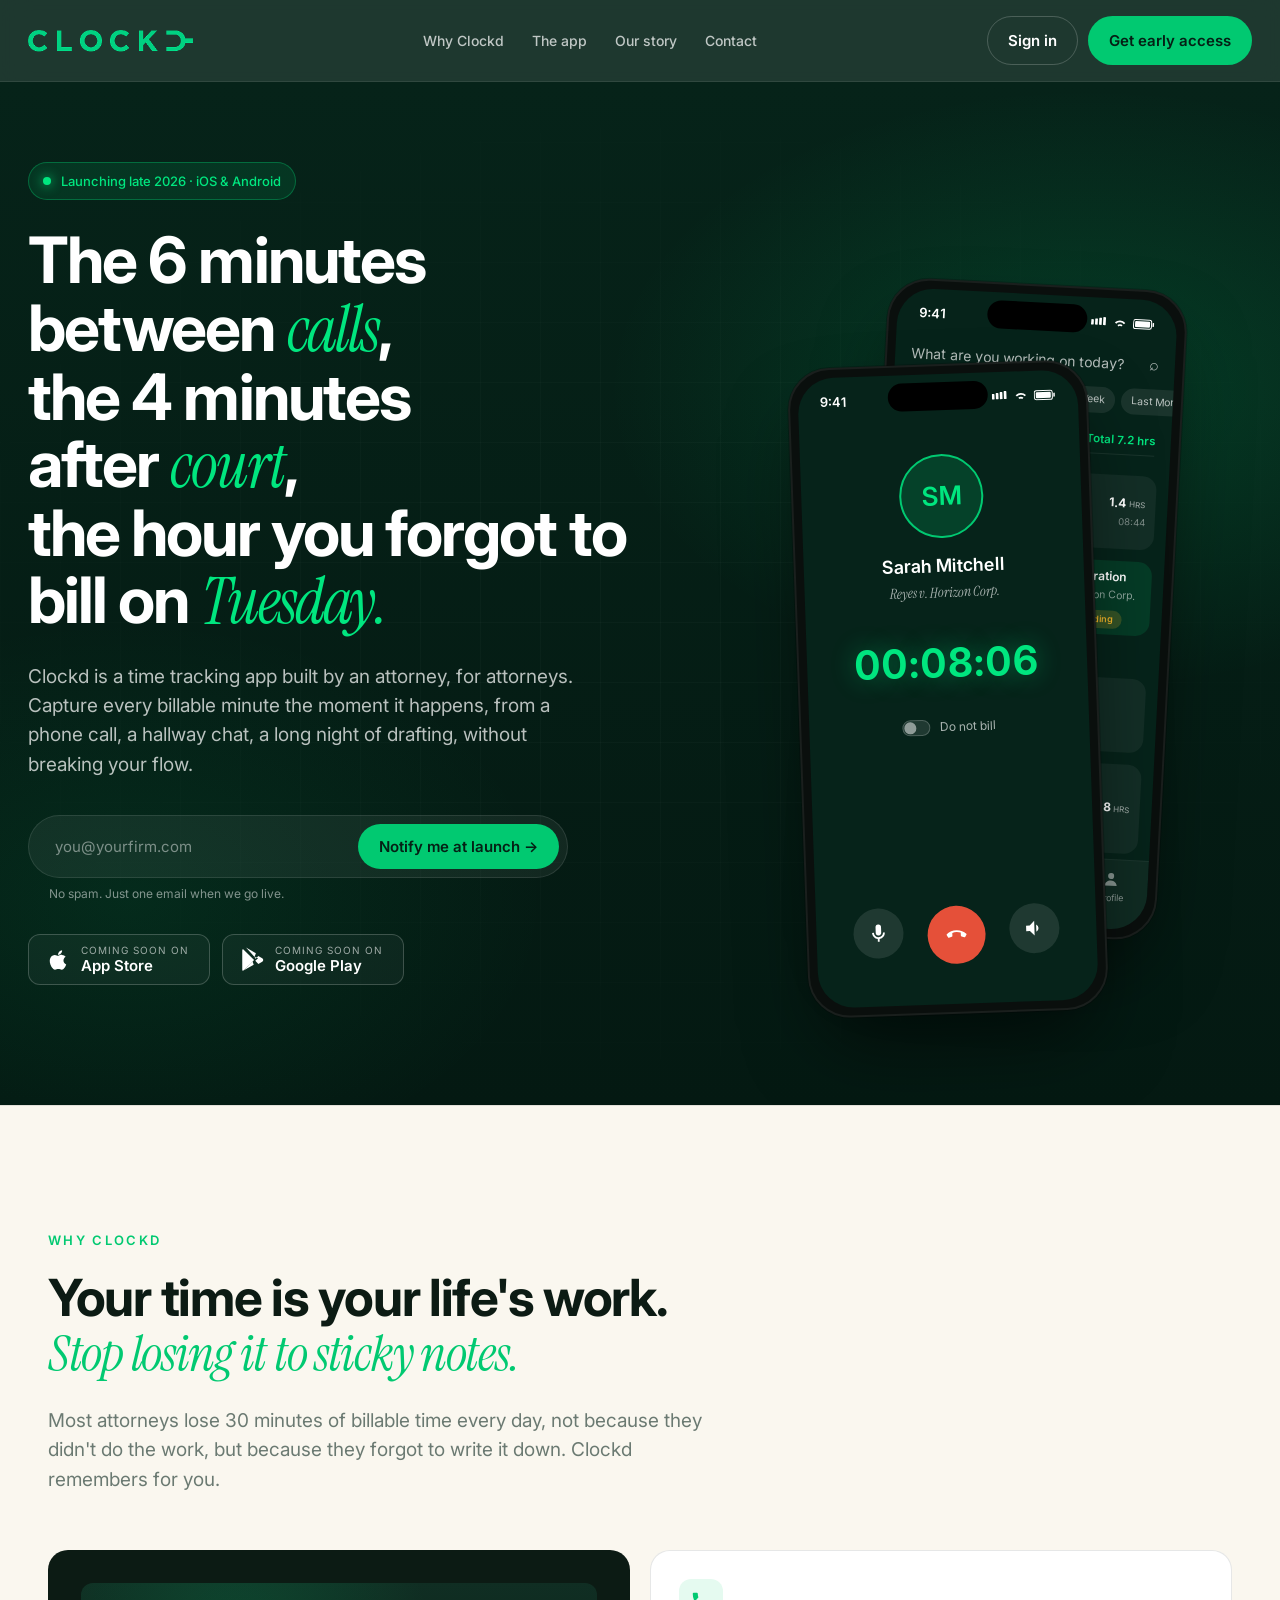
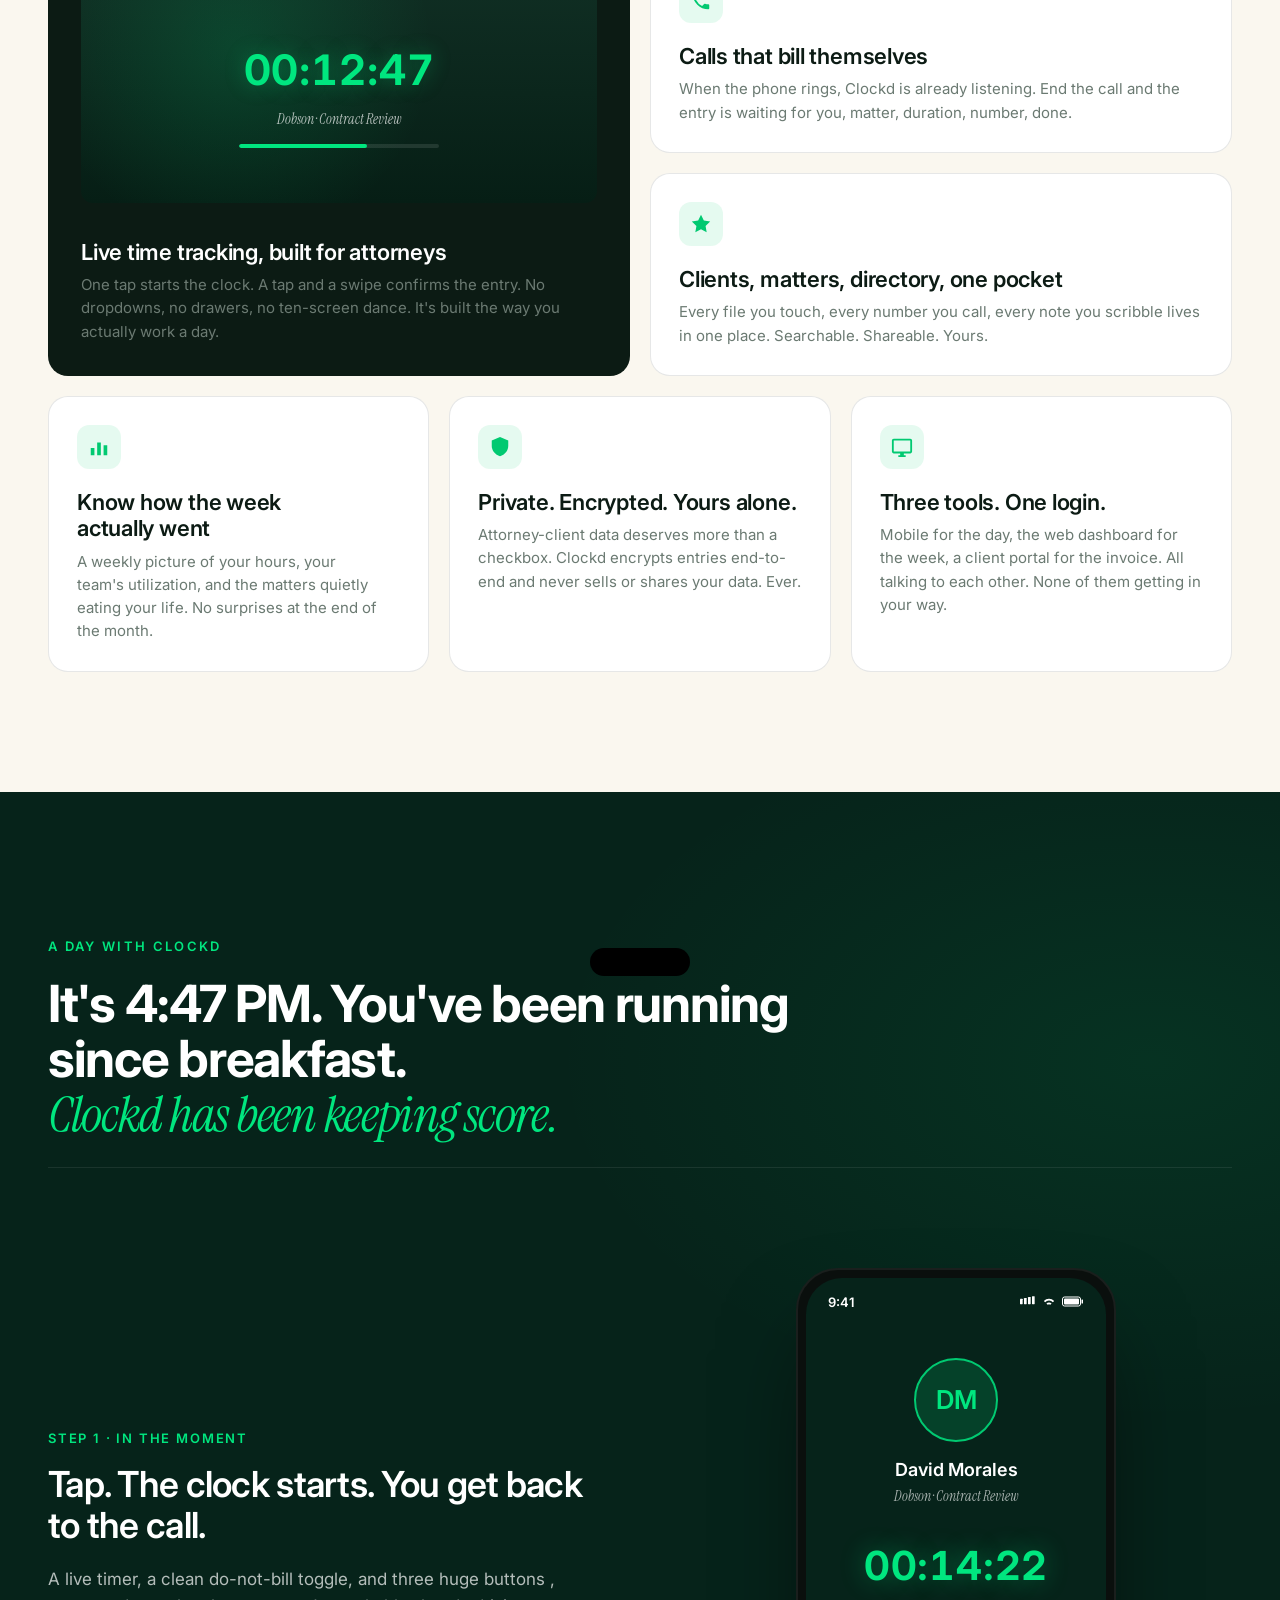
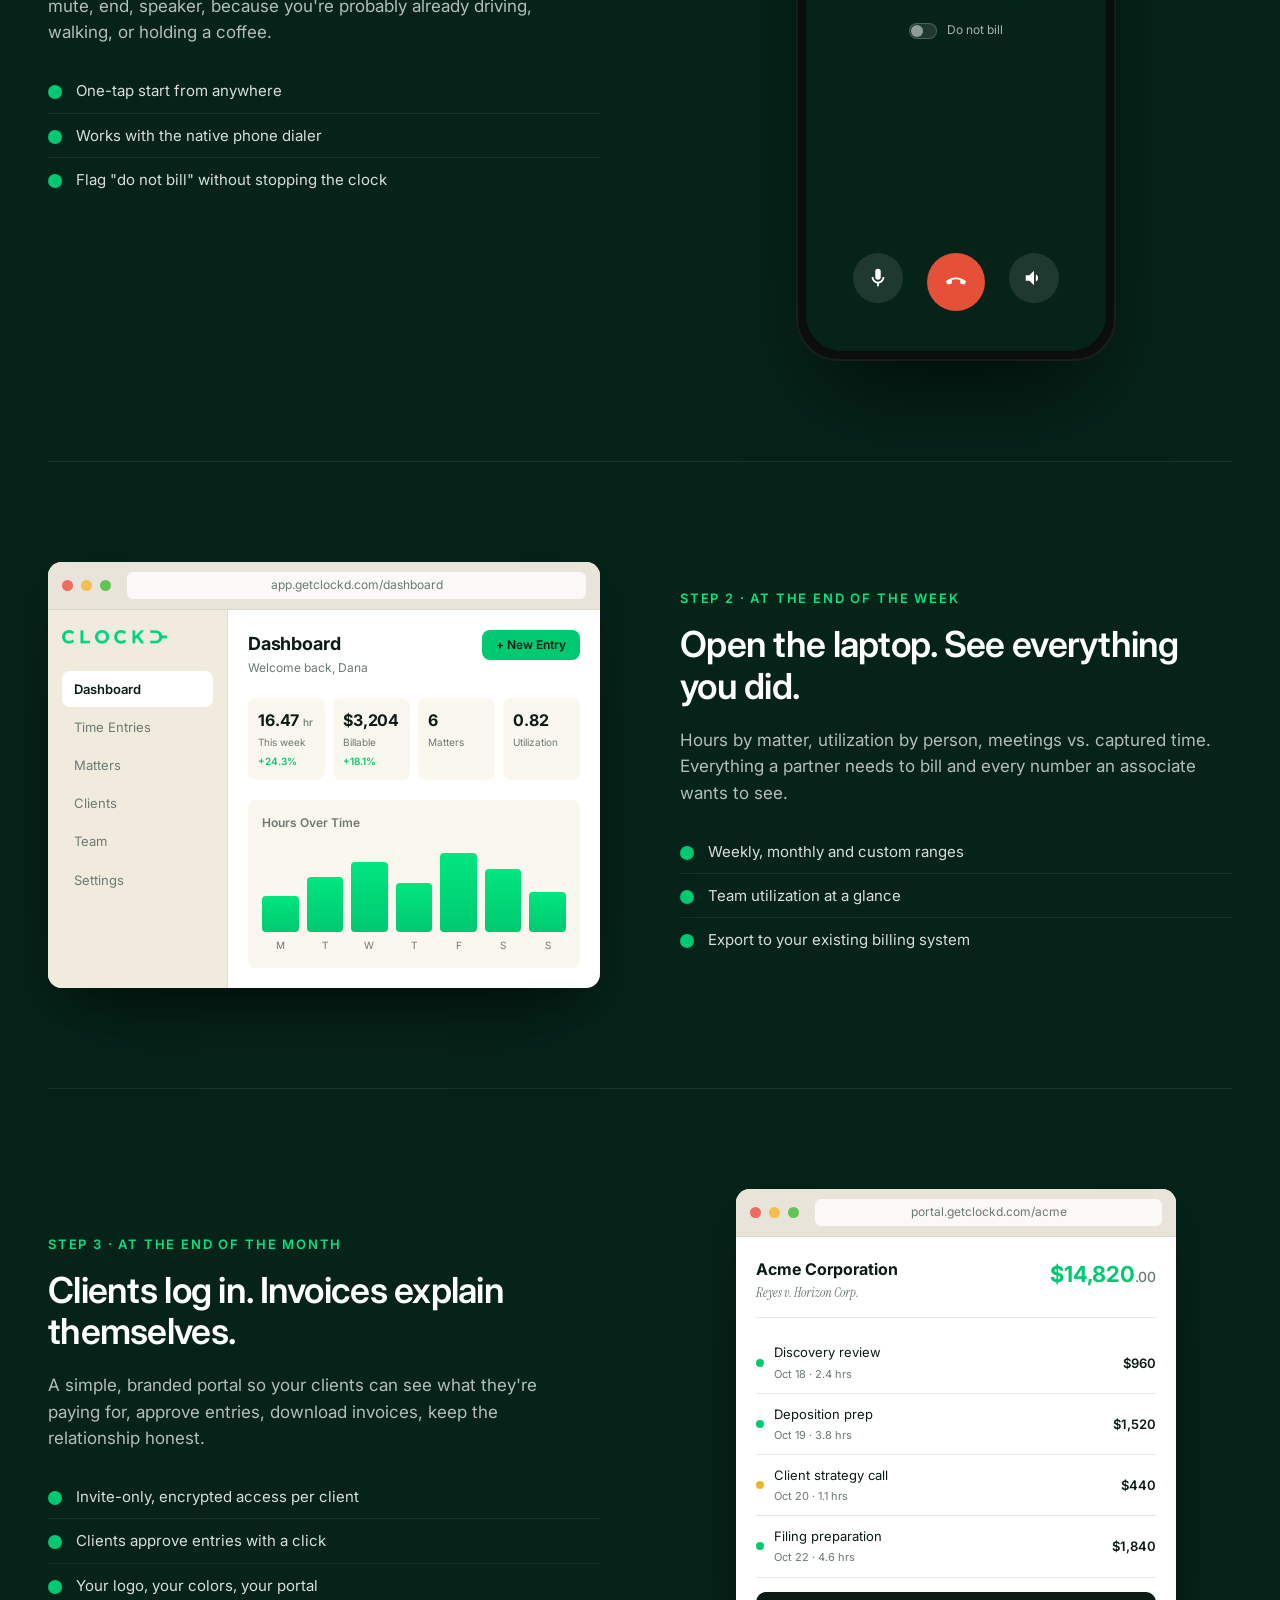
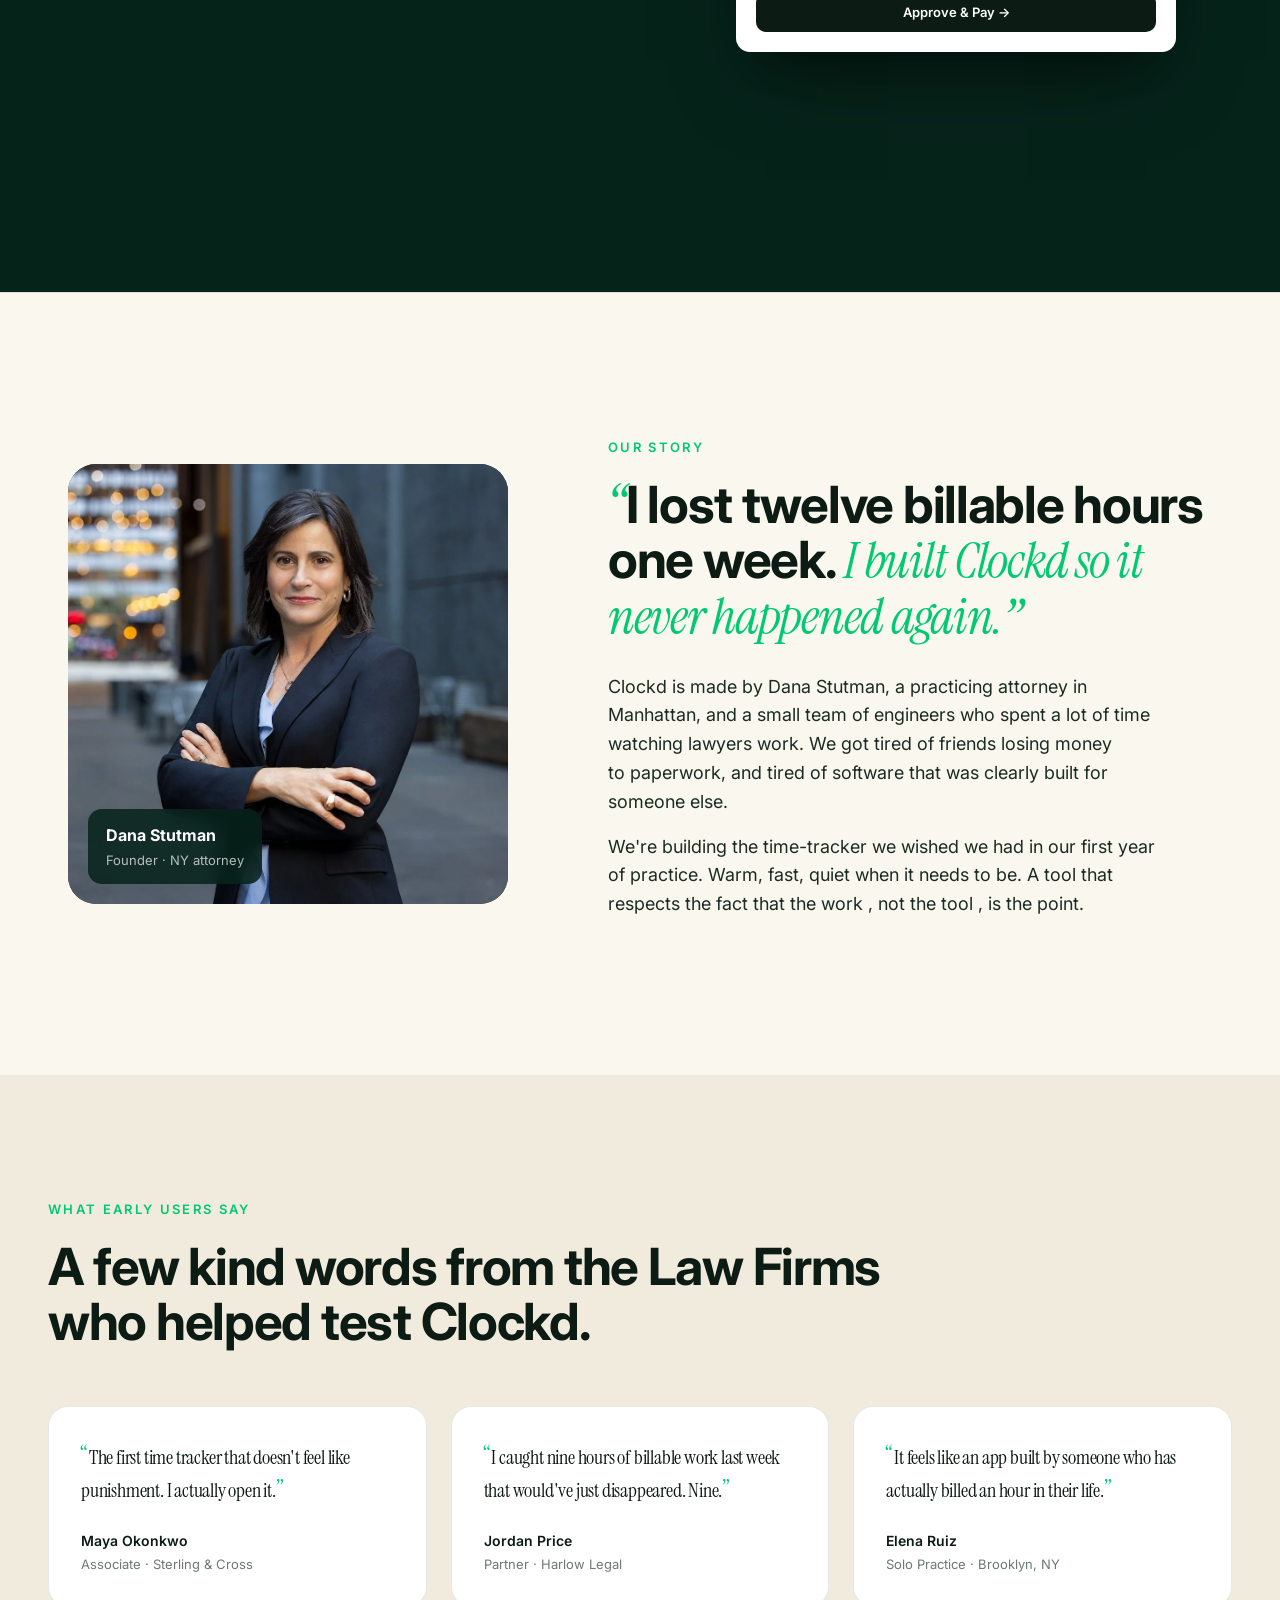
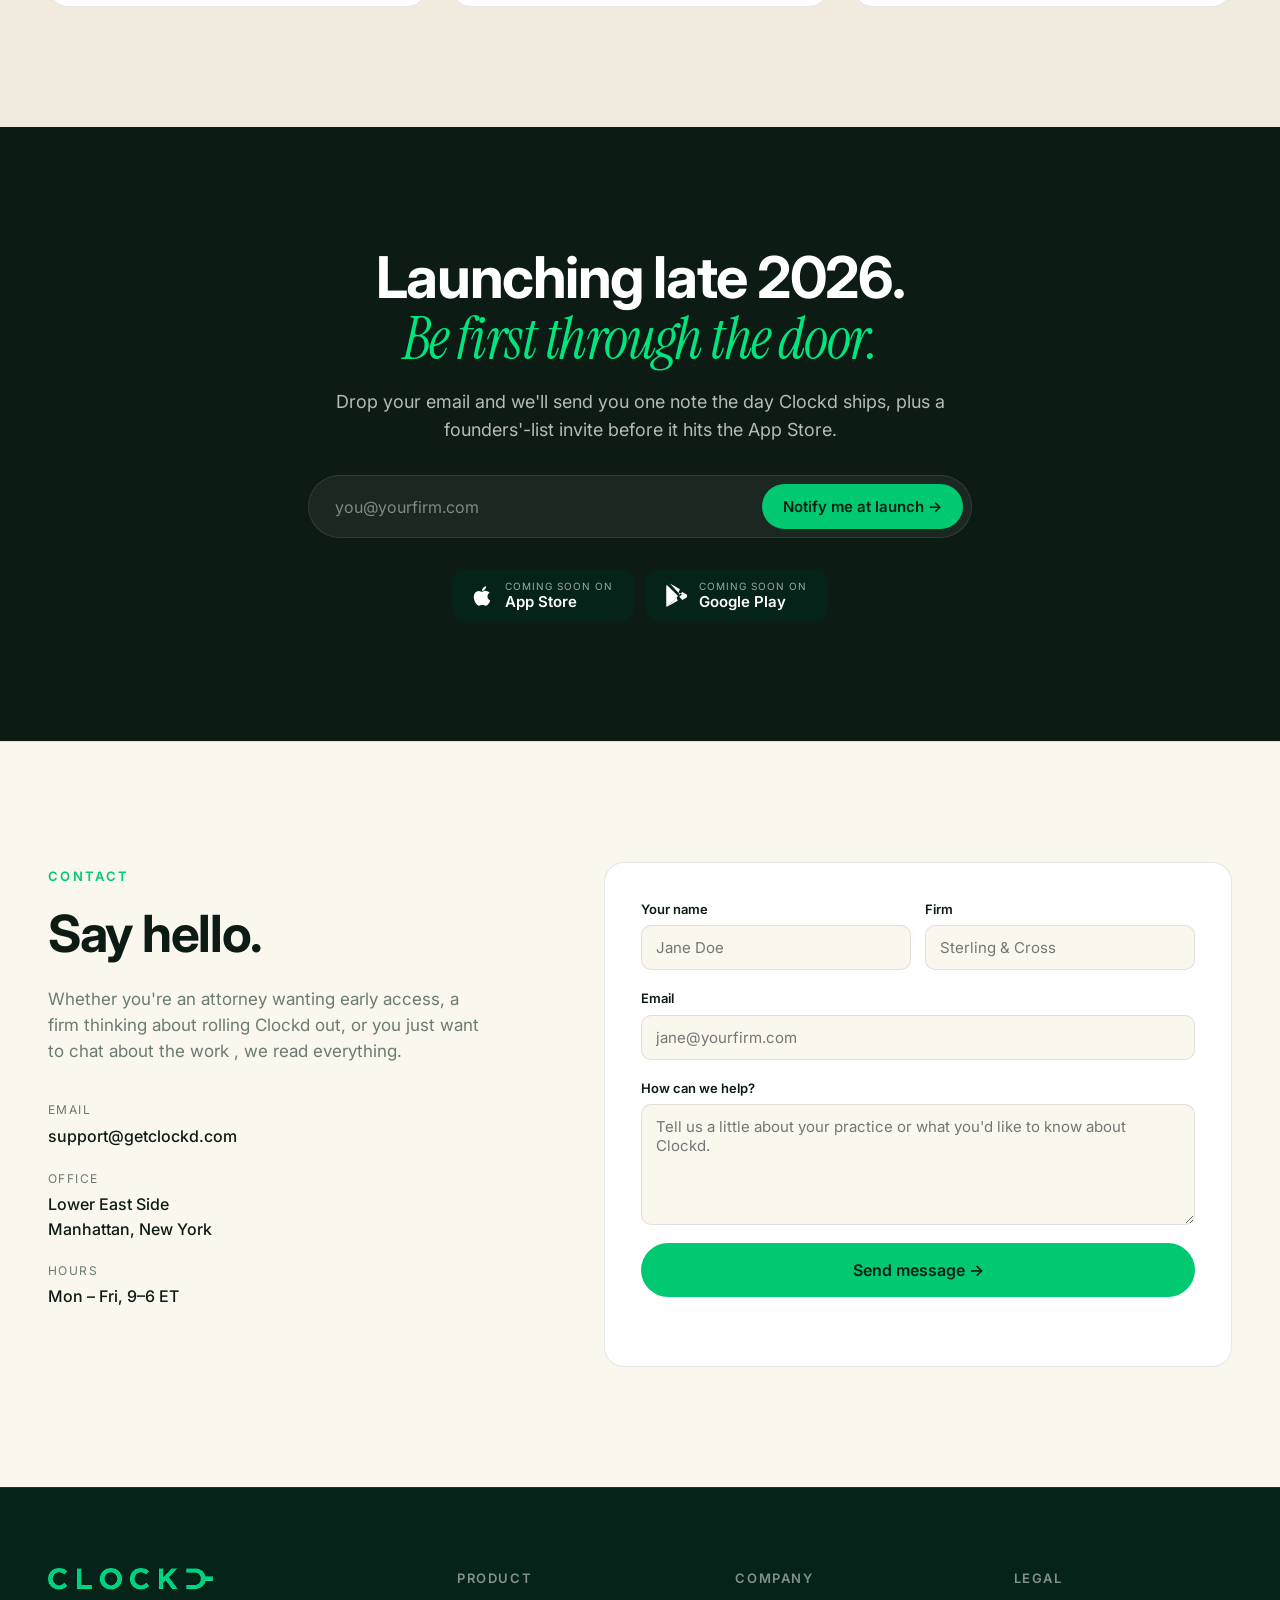
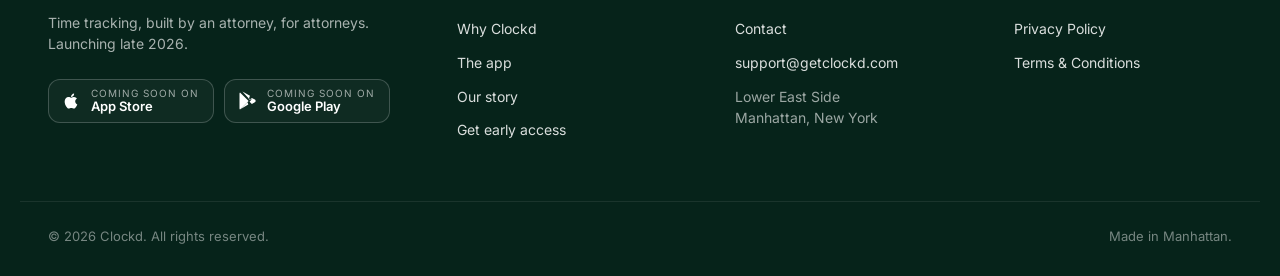
==== commit 33fcd6ba: "Update index.html" ====
--- a/index.html
+++ b/index.html
@@ -5,7 +5,7 @@
 <meta name="viewport" content="width=device-width, initial-scale=1" />
 <title>Clockd, Time tracking built for attorneys</title>
 <meta name="description" content="Clockd is a time tracking app built by an attorney, for attorneys. Track billable hours, manage matters, and run your practice from your pocket. Launching late 2026." />
-<link rel="icon" href="assets/clockd-logo-green.png" />
+<link rel="icon" href="clockd-logo-green.png" />
 <link rel="preconnect" href="https://fonts.googleapis.com" />
 <link rel="preconnect" href="https://fonts.gstatic.com" crossorigin />
 <link href="https://fonts.googleapis.com/css2?family=Instrument+Serif:ital@0;1&family=Inter:wght@400;500;600;700;800&display=swap" rel="stylesheet" />
@@ -17,7 +17,7 @@
 <header class="nav" id="site-nav">
   <div class="nav-inner">
     <a href="#top" class="nav-logo" aria-label="Clockd home">
-      <img src="assets/clockd-logo-green.png" alt="Clockd" />
+      <img src="clockd-logo-green.png" alt="Clockd" />
     </a>
     <nav class="nav-links" aria-label="Primary">
       <a href="#why">Why Clockd</a>
@@ -393,7 +393,7 @@
           </div>
           <div class="browser-body">
             <div class="dash-side">
-              <img src="assets/clockd-logo-green.png" alt="" class="dash-side-logo"/>
+              <img src="clockd-logo-green.png" alt="" class="dash-side-logo"/>
               <div class="dash-nav">
                 <div class="dash-nav-item on">Dashboard</div>
                 <div class="dash-nav-item">Time Entries</div>
@@ -479,7 +479,7 @@
 <section class="story" id="story">
   <div class="section-inner story-inner">
     <div class="story-photo">
-      <img src="assets/dana-stutman.webp" alt="Dana Stutman, founder of Clockd" class="photo-real"/>
+      <img src="dana-stutman.webp" alt="Dana Stutman, founder of Clockd" class="photo-real"/>
       <div class="photo-tag">
         <strong>Dana Stutman</strong>
         <span>Founder · NY attorney</span>
@@ -620,7 +620,7 @@
 <footer class="footer">
   <div class="footer-inner">
     <div class="foot-brand">
-      <img src="assets/clockd-logo-green.png" alt="Clockd" class="foot-logo"/>
+      <img src="clockd-logo-green.png" alt="Clockd" class="foot-logo"/>
       <p>Time tracking, built by an attorney, for attorneys.<br/>Launching late 2026.</p>
       <div class="foot-badges">
         <a href="#notify" class="store-badge store-badge-sm">
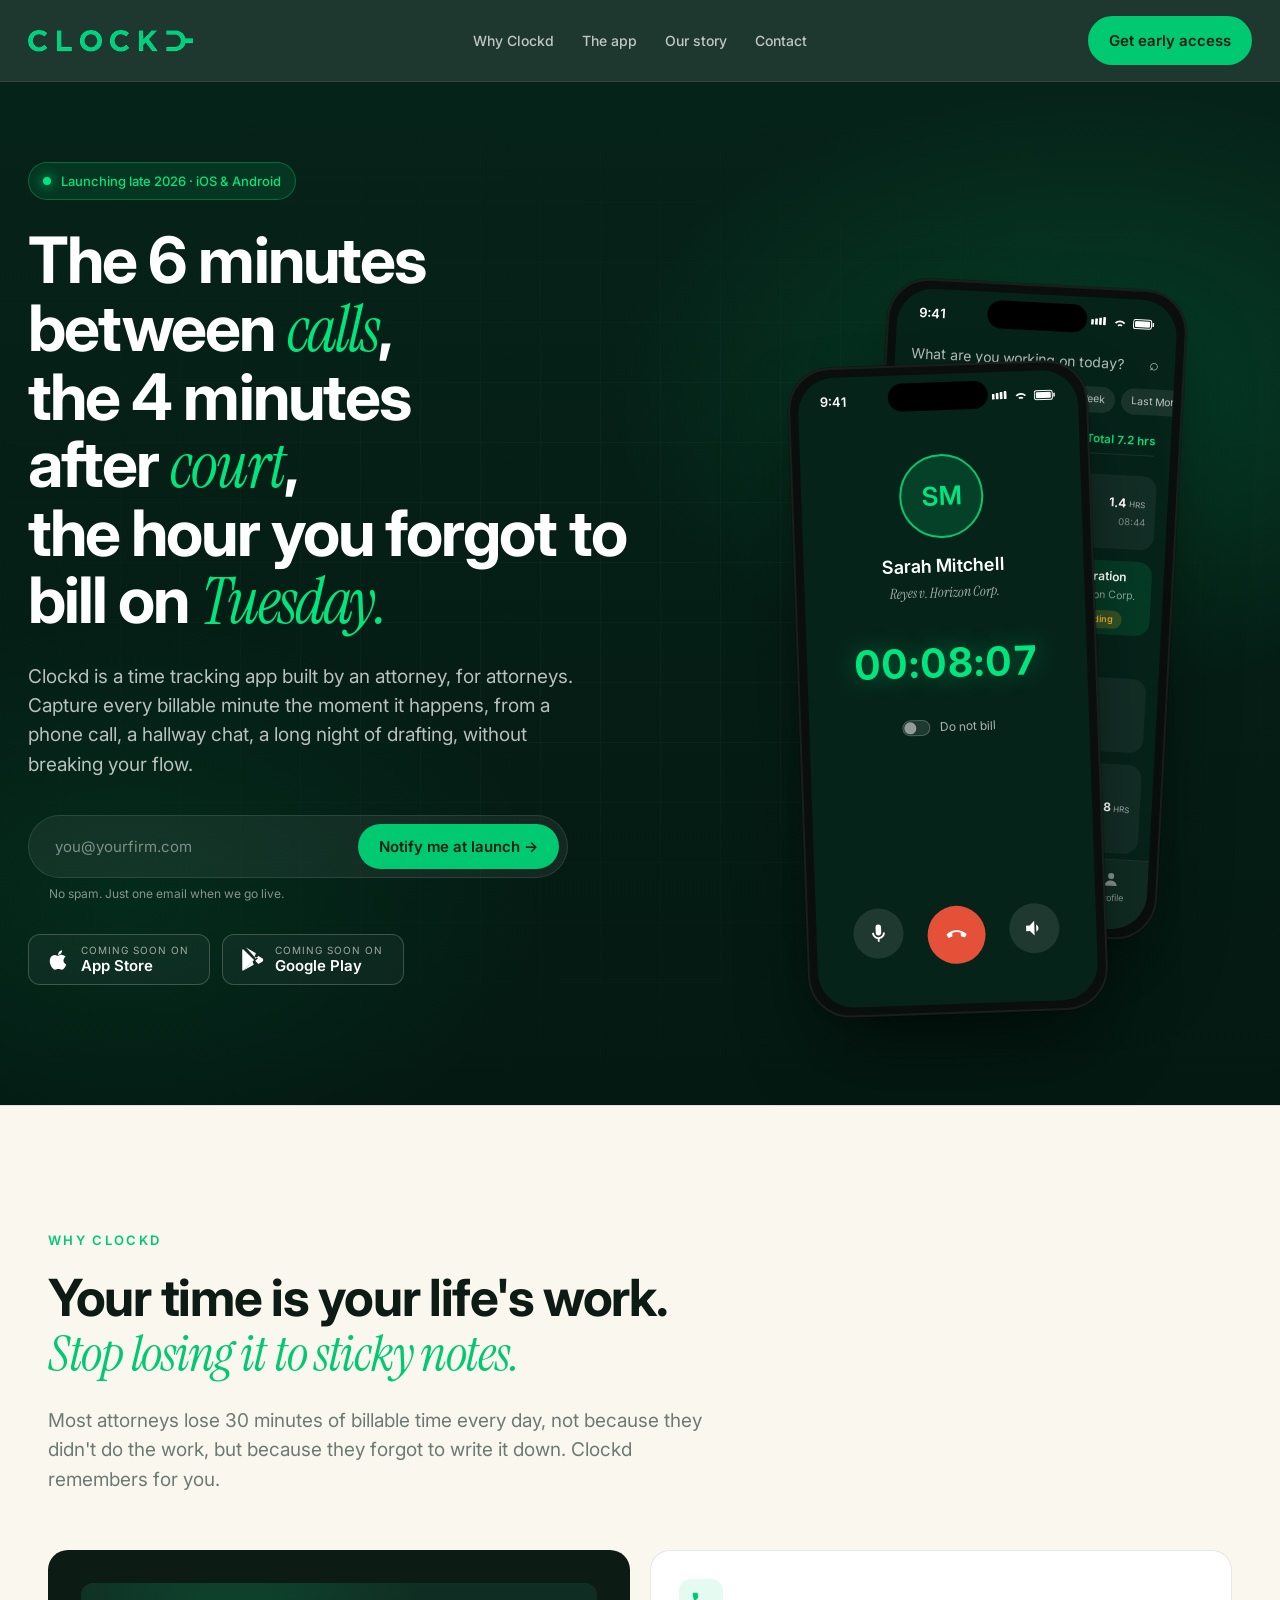
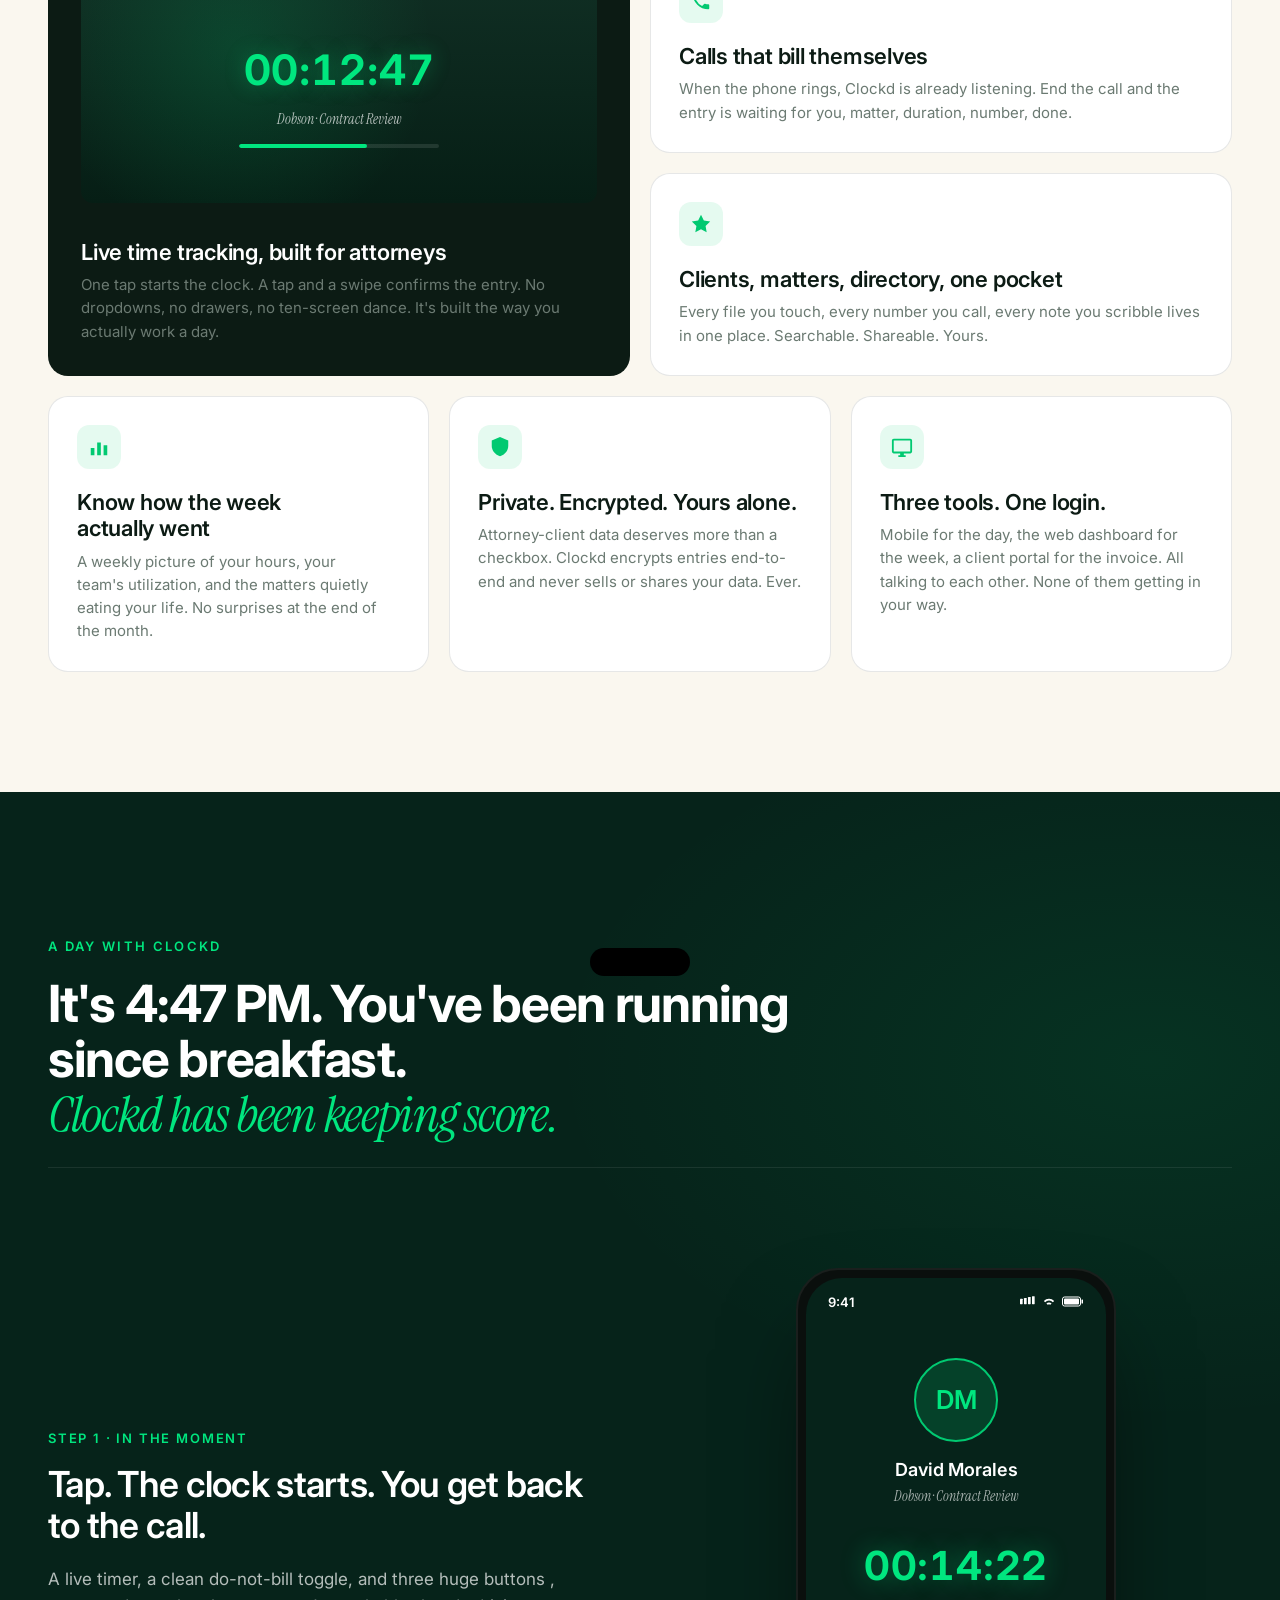
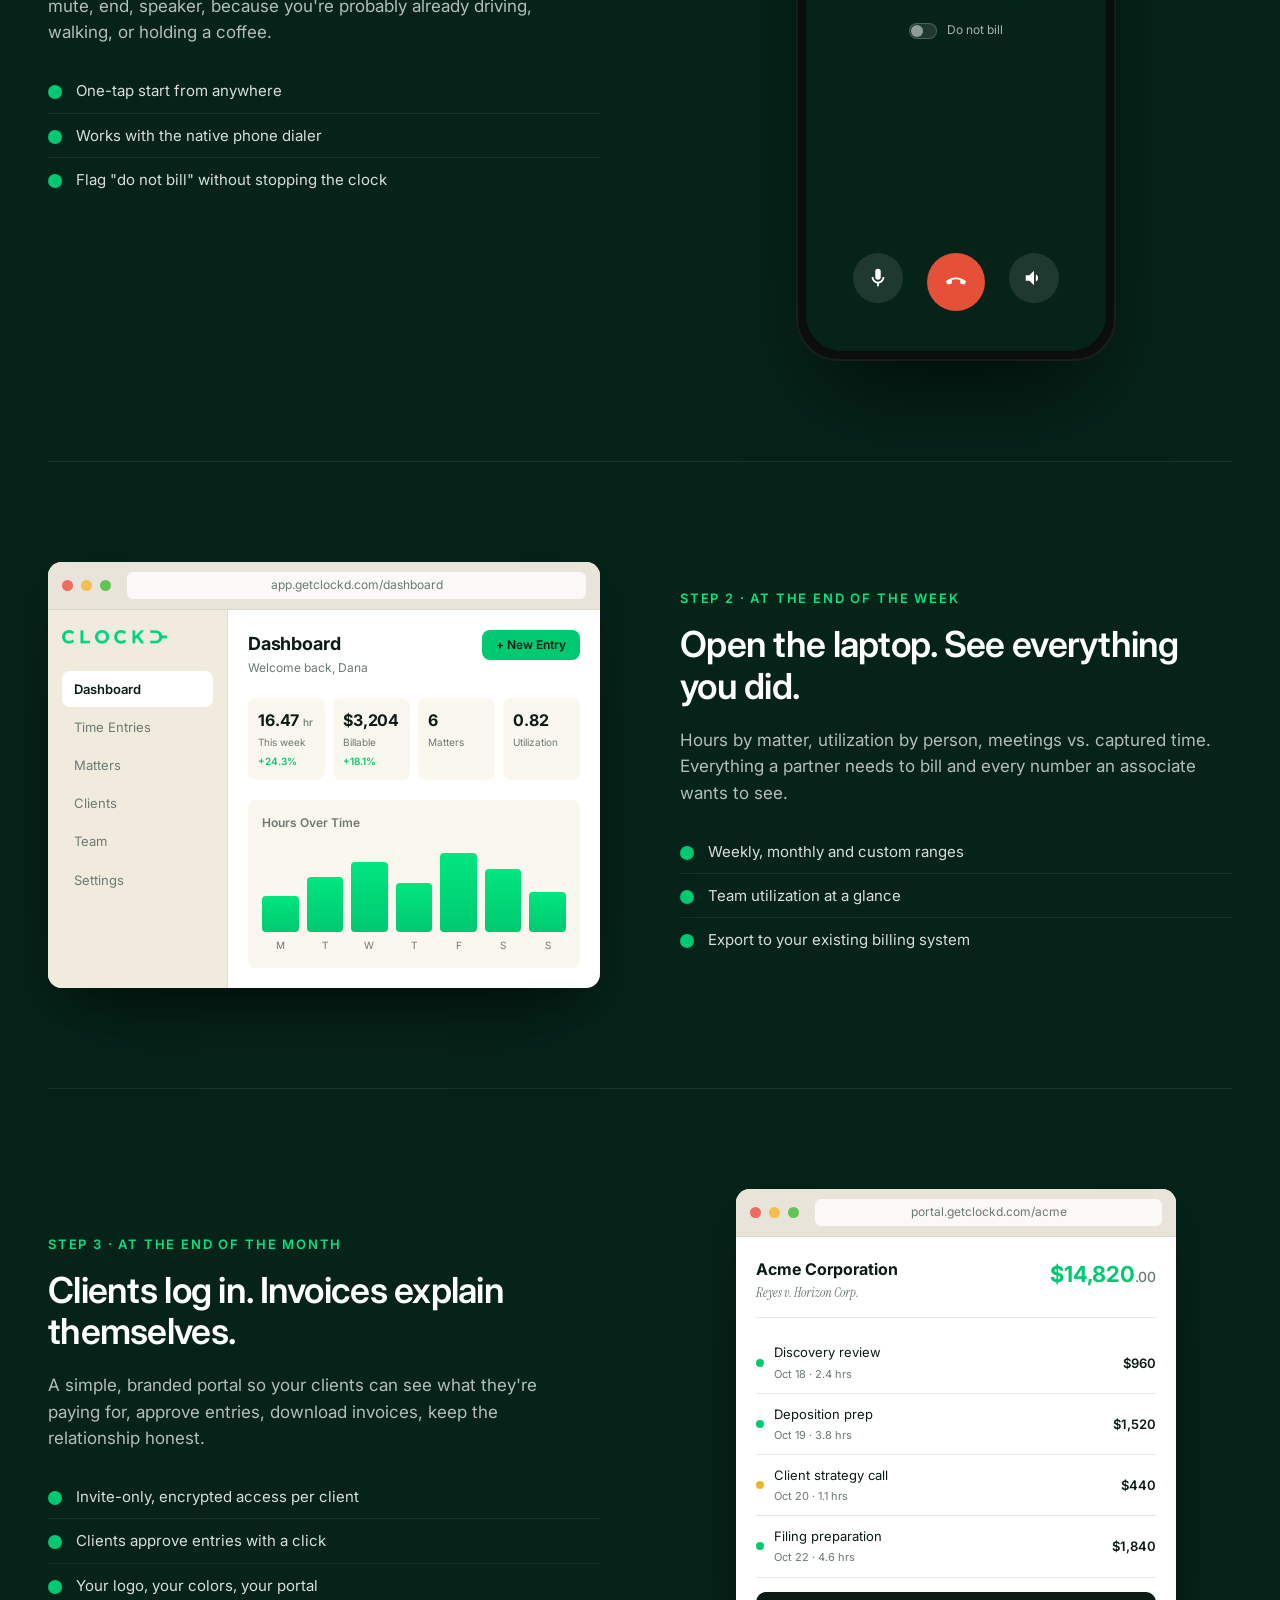
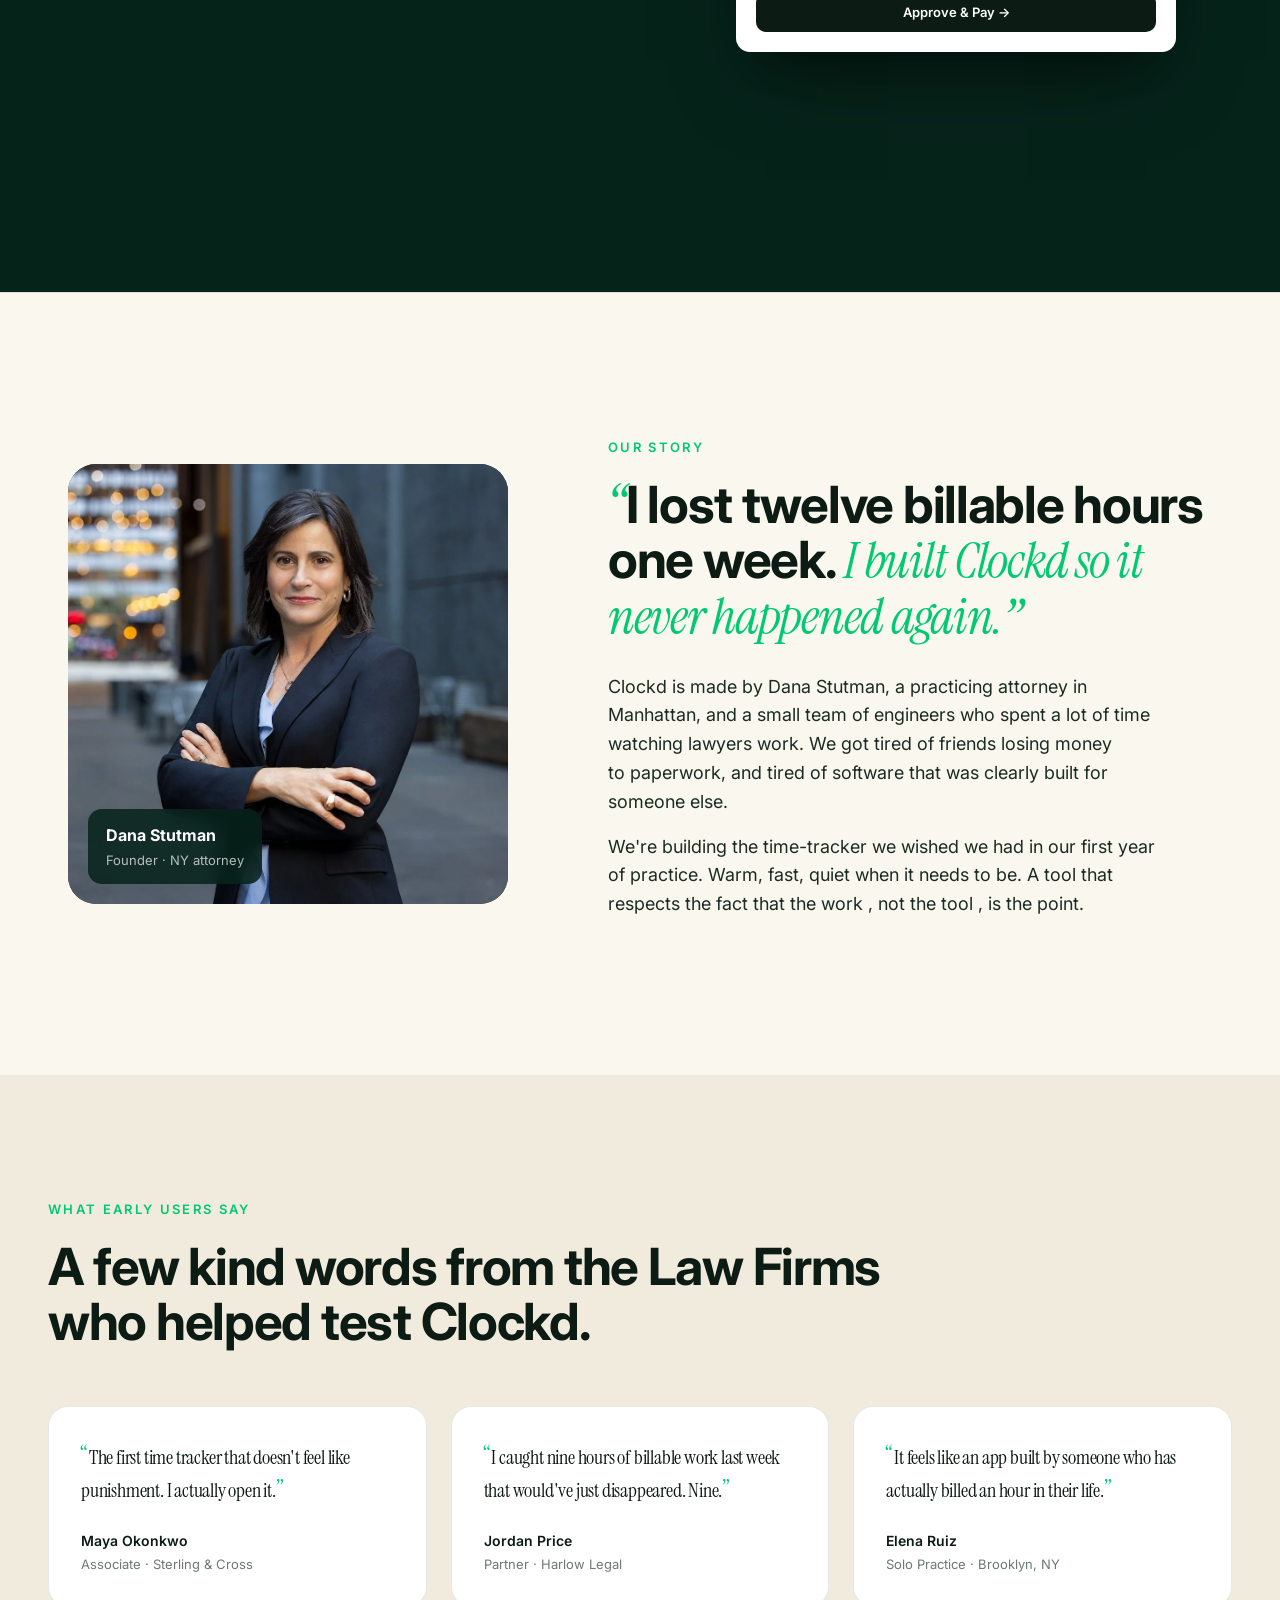
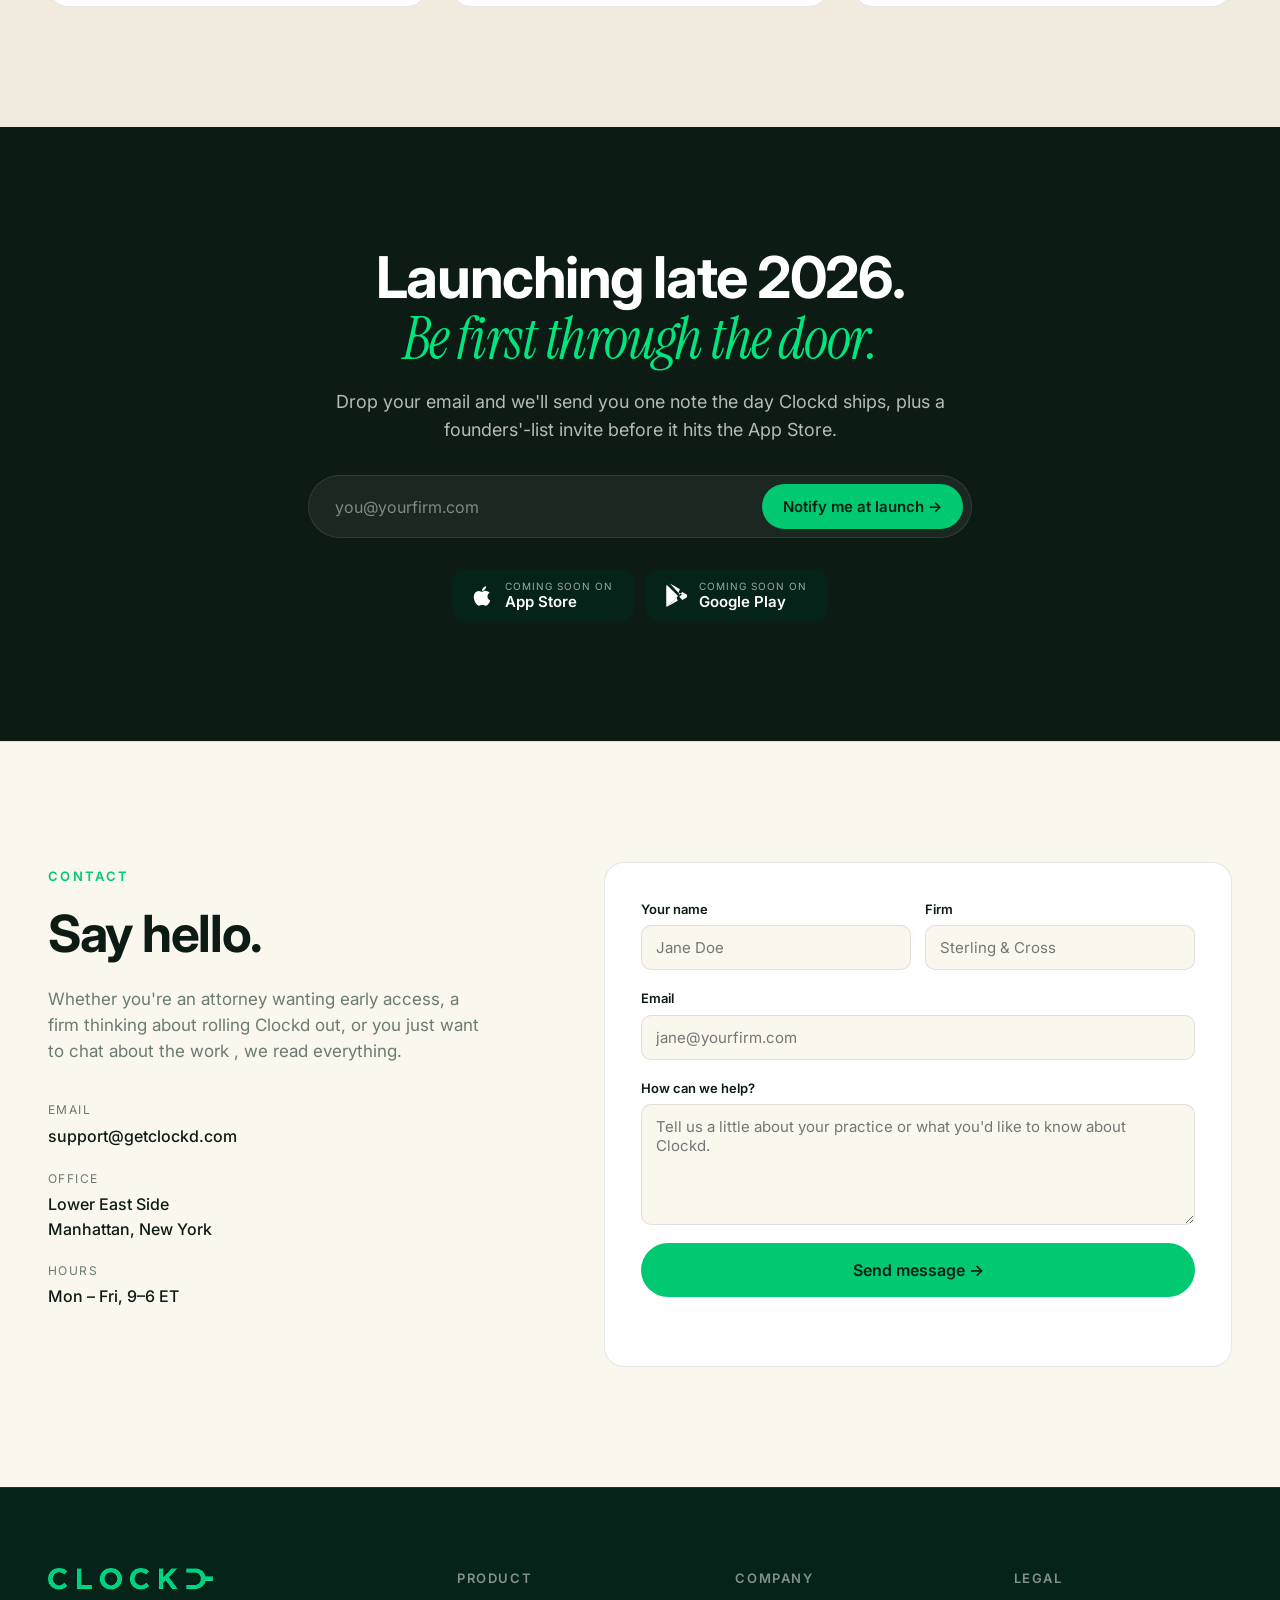
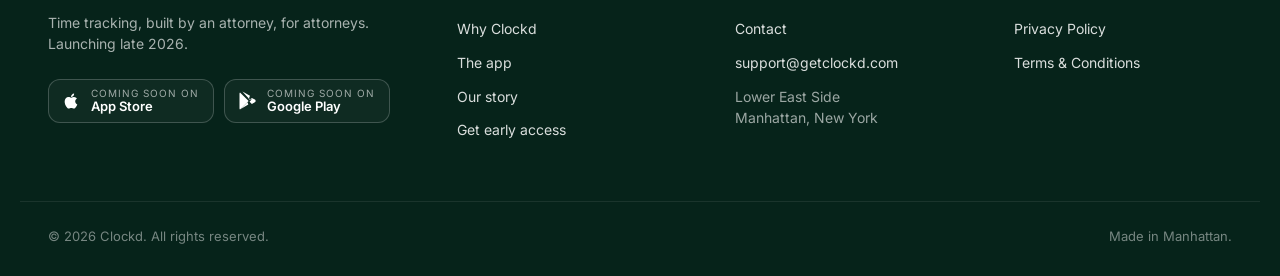
==== commit 9b671f8e: "Remove Sign in button (no auth yet)" ====
--- a/index.html
+++ b/index.html
@@ -26,7 +26,7 @@
       <a href="#contact">Contact</a>
     </nav>
     <div class="nav-cta">
-      <a href="#notify" class="btn btn-ghost">Sign in</a>
+      
       <a href="#notify" class="btn btn-primary">Get early access</a>
     </div>
     <button class="nav-burger" aria-label="Open menu" aria-expanded="false" aria-controls="mobile-menu">
